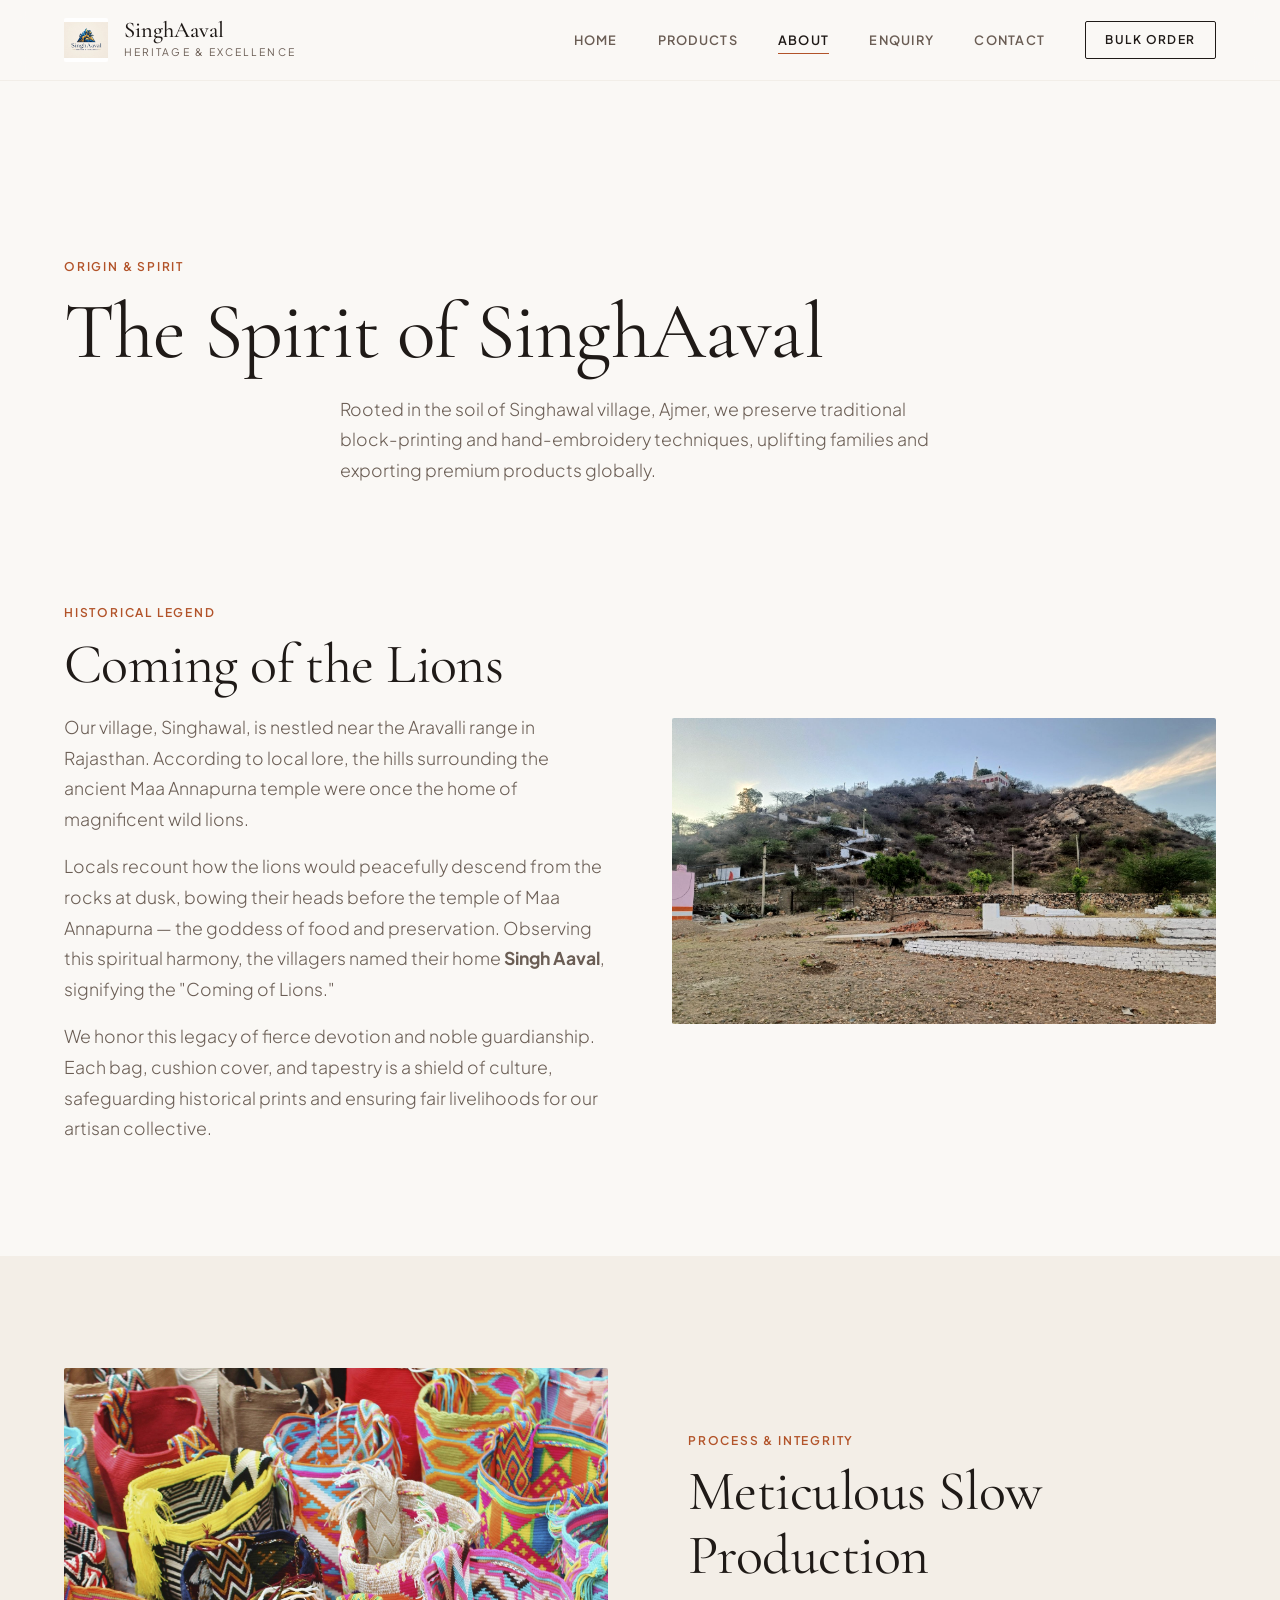
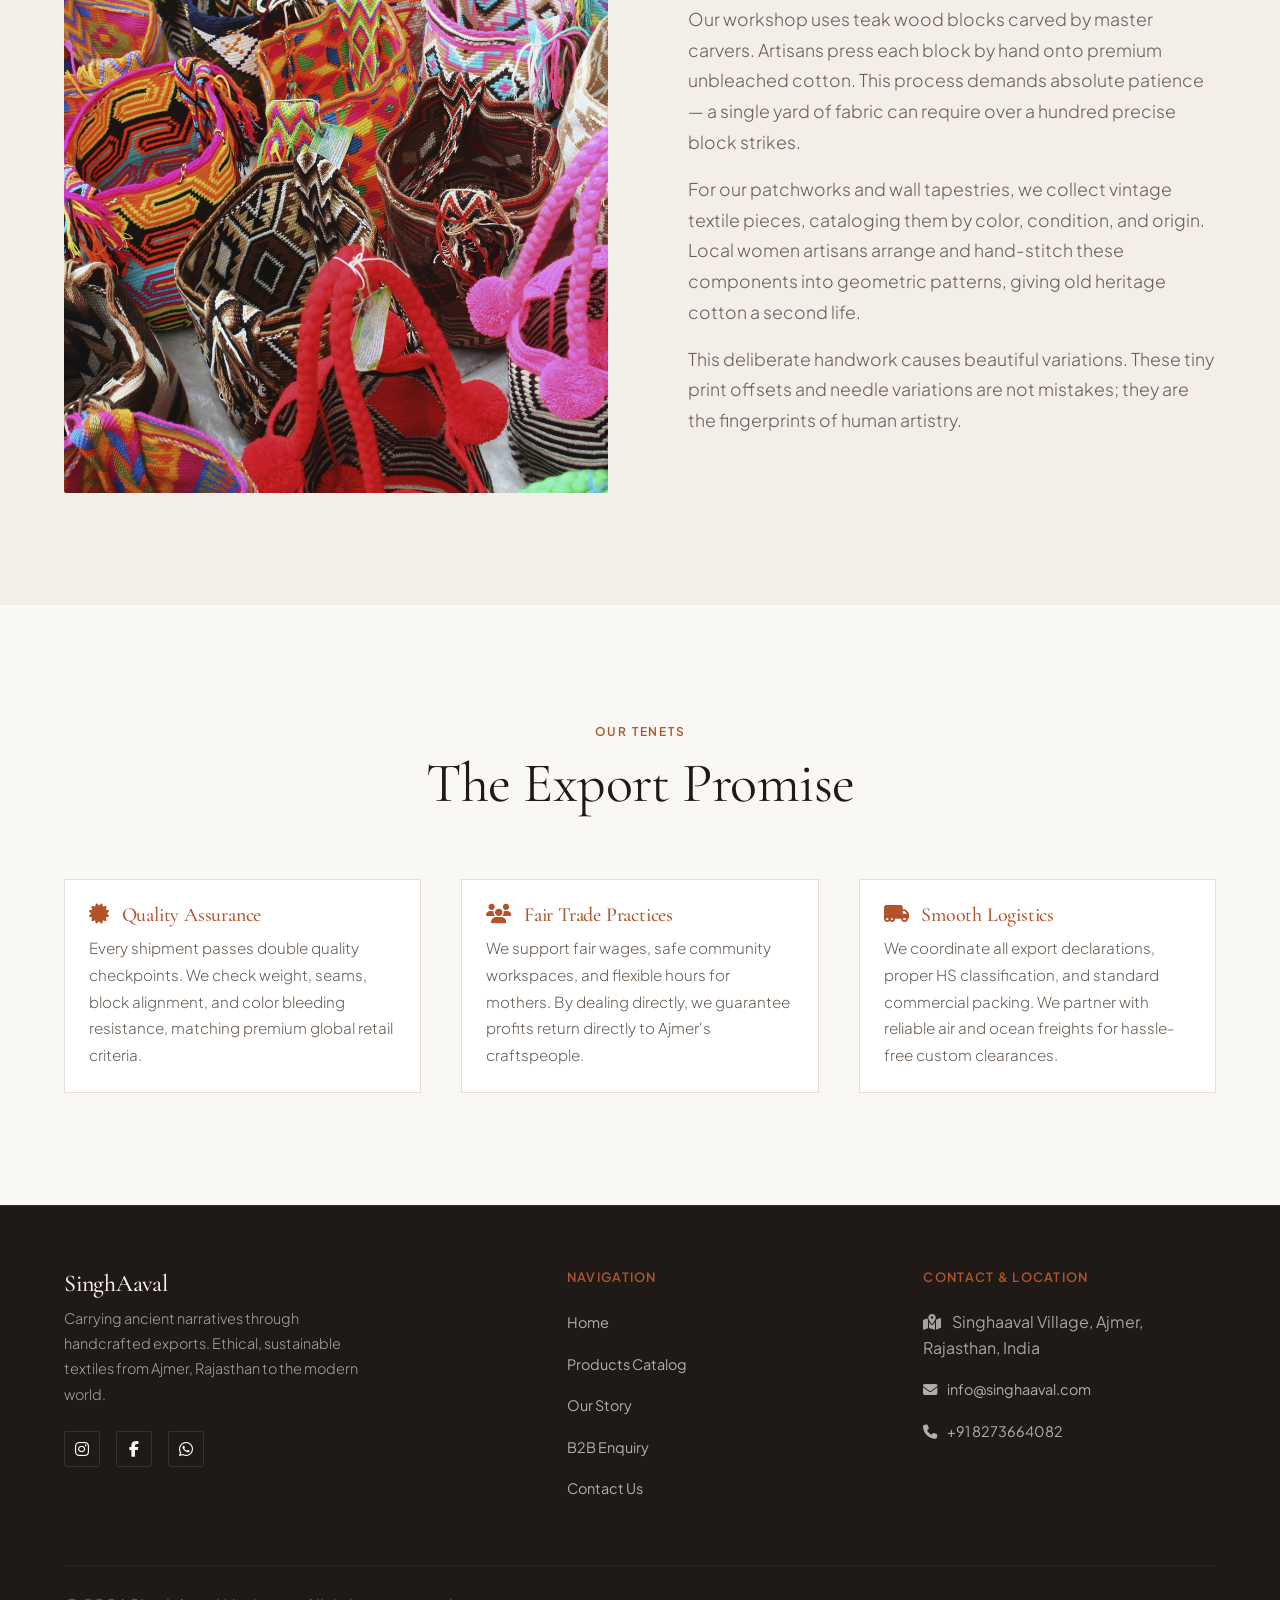
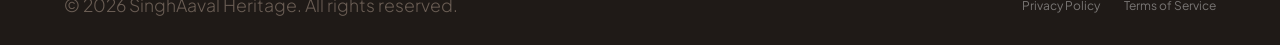
==== singhaaval.com/about.html @ 0447cadf "feat: Add contact and enquiry pages for B2B communication and bulk orders - Created contact.html for" ====
<!DOCTYPE html>
<html lang="en">
<head>
  <meta charset="UTF-8">
  <meta name="viewport" content="width=device-width, initial-scale=1.0">
  <title>Our Story - SinghAaval Heritage</title>
  <meta name="description" content="Discover the origins of SinghAaval, from the sacred hills of Ajmer and Maa Annapurna temple to our dedication to ethical block prints and patchwork.">

  <!-- Google Fonts -->
  <link rel="preconnect" href="https://fonts.googleapis.com">
  <link rel="preconnect" href="https://fonts.gstatic.com" crossorigin>
  <link href="https://fonts.googleapis.com/css2?family=Cormorant+Garamond:ital,wght@0,300;0,400;0,500;0,600;0,700;1,300;1,400;1,500&family=Plus+Jakarta+Sans:wght@300;400;500;600;700&display=swap" rel="stylesheet">

  <!-- FontAwesome -->
  <link rel="stylesheet" href="https://cdnjs.cloudflare.com/ajax/libs/font-awesome/6.4.0/css/all.min.css">

  <!-- Custom Styles -->
  <link rel="stylesheet" href="css/styles.css">

  <!-- Favicon -->
  <link rel="icon" type="image/svg+xml" href="images/27948d4a9efb9ec994b60d3948b1edd2.jpg">
</head>
<body>

  <!-- Global Header -->
  <header class="header">
    <div class="container">
      <div class="header-inner">
        <a href="index.html" class="logo">
          <img src="images/27948d4a9efb9ec994b60d3948b1edd2.jpg" alt="SinghAaval Heritage Logo" class="logo-img">
          <div class="logo-text">
            <span class="logo-title">SinghAaval</span>
            <span class="logo-subtitle">Heritage &amp; Excellence</span>
          </div>
        </a>

        <nav class="nav">
          <a href="index.html" class="nav-link">Home</a>
          <a href="products.html" class="nav-link">Products</a>
          <a href="about.html" class="nav-link active">About</a>
          <a href="enquiry.html" class="nav-link">Enquiry</a>
          <a href="contact.html" class="nav-link">Contact</a>
          <a href="enquiry.html" class="btn btn-outline" style="padding: 0.5rem 1.2rem; font-size: 0.75rem;">Bulk Order</a>
        </nav>

        <div class="mobile-toggle">
          <i class="fa-solid fa-bars-staggered"></i>
        </div>
      </div>
    </div>
  </header>

  <!-- Mobile Menu Overlay -->
  <div class="mobile-menu">
    <div class="mobile-menu-close">
      <i class="fa-solid fa-xmark"></i>
    </div>
    <a href="index.html">Home</a>
    <a href="products.html">Products</a>
    <a href="about.html">About</a>
    <a href="enquiry.html">Enquiry</a>
    <a href="contact.html">Contact</a>
    <a href="enquiry.html" class="btn btn-primary" style="margin-top: var(--space-md);">Bulk Order</a>
  </div>

  <main style="padding-top: 140px;">
    <!-- Story Intro -->
    <section class="section" style="padding-bottom: 0;">
      <div class="container text-center">
        <span class="text-meta">Origin &amp; Spirit</span>
        <h1 style="margin-top: var(--space-xs); margin-bottom: var(--space-sm);">The Spirit of SinghAaval</h1>
        <p style="max-width: 600px; margin: 0 auto;">Rooted in the soil of Singhawal village, Ajmer, we preserve traditional block-printing and hand-embroidery techniques, uplifting families and exporting premium products globally.</p>
      </div>
    </section>

    <!-- Detailed Story Section -->
    <section class="section">
      <div class="container">
        <div class="grid-2" style="align-items: center;">
          <div>
            <span class="text-meta">Historical Legend</span>
            <h2 style="margin-top: var(--space-xs); margin-bottom: var(--space-sm);">Coming of the Lions</h2>
            <p style="margin-bottom: var(--space-sm);">Our village, Singhawal, is nestled near the Aravalli range in Rajasthan. According to local lore, the hills surrounding the ancient Maa Annapurna temple were once the home of magnificent wild lions.</p>
            <p style="margin-bottom: var(--space-sm);">Locals recount how the lions would peacefully descend from the rocks at dusk, bowing their heads before the temple of Maa Annapurna &mdash; the goddess of food and preservation. Observing this spiritual harmony, the villagers named their home <strong>Singh Aaval</strong>, signifying the "Coming of Lions."</p>
            <p>We honor this legacy of fierce devotion and noble guardianship. Each bag, cushion cover, and tapestry is a shield of culture, safeguarding historical prints and ensuring fair livelihoods for our artisan collective.</p>
          </div>
          <div>
            <img src="images/annaourrna-mata-gugAu.jpg" alt="Maa Annapurna temple surroundings in Rajasthan" style="width: 100%; border-radius: var(--radius-sm); filter: sepia(10%) contrast(1.05);">
          </div>
        </div>
      </div>
    </section>

    <!-- The Craftsmanship Details -->
    <section class="section" style="background-color: var(--bg-secondary);">
      <div class="container">
        <div class="grid-2" style="align-items: center;">
          <div>
            <img src="images/photo-1578600925690-475b43519813.jpg" alt="Block print block carving and ink pressing" style="width: 100%; border-radius: var(--radius-sm);">
          </div>
          <div style="padding-left: var(--space-sm);">
            <span class="text-meta">Process &amp; Integrity</span>
            <h2 style="margin-top: var(--space-xs); margin-bottom: var(--space-sm);">Meticulous Slow Production</h2>
            <p style="margin-bottom: var(--space-sm);">Our workshop uses teak wood blocks carved by master carvers. Artisans press each block by hand onto premium unbleached cotton. This process demands absolute patience &mdash; a single yard of fabric can require over a hundred precise block strikes.</p>
            <p style="margin-bottom: var(--space-sm);">For our patchworks and wall tapestries, we collect vintage textile pieces, cataloging them by color, condition, and origin. Local women artisans arrange and hand-stitch these components into geometric patterns, giving old heritage cotton a second life.</p>
            <p>This deliberate handwork causes beautiful variations. These tiny print offsets and needle variations are not mistakes; they are the fingerprints of human artistry.</p>
          </div>
        </div>
      </div>
    </section>

    <!-- Our Values / B2B Assurance -->
    <section class="section">
      <div class="container">
        <div class="features-header">
          <span class="text-meta">Our Tenets</span>
          <h2>The Export Promise</h2>
        </div>
        <div class="grid-3">
          <div style="border: 1px solid var(--border-light); padding: var(--space-md); background: var(--surface);">
            <h3 style="font-size: 1.25rem; margin-bottom: var(--space-xs); color: var(--accent);"><i class="fa-solid fa-certificate" style="margin-right: 8px;"></i> Quality Assurance</h3>
            <p style="font-size: 0.95rem;">Every shipment passes double quality checkpoints. We check weight, seams, block alignment, and color bleeding resistance, matching premium global retail criteria.</p>
          </div>
          <div style="border: 1px solid var(--border-light); padding: var(--space-md); background: var(--surface);">
            <h3 style="font-size: 1.25rem; margin-bottom: var(--space-xs); color: var(--accent);"><i class="fa-solid fa-users" style="margin-right: 8px;"></i> Fair Trade Practices</h3>
            <p style="font-size: 0.95rem;">We support fair wages, safe community workspaces, and flexible hours for mothers. By dealing directly, we guarantee profits return directly to Ajmer's craftspeople.</p>
          </div>
          <div style="border: 1px solid var(--border-light); padding: var(--space-md); background: var(--surface);">
            <h3 style="font-size: 1.25rem; margin-bottom: var(--space-xs); color: var(--accent);"><i class="fa-solid fa-truck-moving" style="margin-right: 8px;"></i> Smooth Logistics</h3>
            <p style="font-size: 0.95rem;">We coordinate all export declarations, proper HS classification, and standard commercial packing. We partner with reliable air and ocean freights for hassle-free custom clearances.</p>
          </div>
        </div>
      </div>
    </section>
  </main>

  <!-- Global Footer -->
  <footer class="footer">
    <div class="container">
      <div class="footer-top">
        <div class="footer-brand">
          <h3>SinghAaval</h3>
          <p>Carrying ancient narratives through handcrafted exports. Ethical, sustainable textiles from Ajmer, Rajasthan to the modern world.</p>
          <div class="footer-socials">
            <a href="#" class="social-icon" aria-label="Instagram"><i class="fa-brands fa-instagram"></i></a>
            <a href="#" class="social-icon" aria-label="Facebook"><i class="fa-brands fa-facebook-f"></i></a>
            <a href="https://wa.me/918273664082" class="social-icon" aria-label="WhatsApp"><i class="fa-brands fa-whatsapp"></i></a>
          </div>
        </div>
        
        <div class="footer-column">
          <h4>Navigation</h4>
          <ul class="footer-links">
            <li><a href="index.html">Home</a></li>
            <li><a href="products.html">Products Catalog</a></li>
            <li><a href="about.html">Our Story</a></li>
            <li><a href="enquiry.html">B2B Enquiry</a></li>
            <li><a href="contact.html">Contact Us</a></li>
          </ul>
        </div>

        <div class="footer-column">
          <h4>Contact &amp; Location</h4>
          <ul class="footer-links">
            <li><span style="color: rgba(255,255,255,0.6);"><i class="fa-solid fa-map-location-dot" style="margin-right: 8px;"></i> Singhaaval Village, Ajmer, Rajasthan, India</span></li>
            <li><a href="mailto:info@singhaaval.com"><i class="fa-solid fa-envelope" style="margin-right: 8px;"></i> info@singhaaval.com</a></li>
            <li><a href="https://wa.me/918273664082"><i class="fa-solid fa-phone" style="margin-right: 8px;"></i> +91 8273664082</a></li>
          </ul>
        </div>
      </div>

      <div class="footer-bottom">
        <p>&copy; 2026 SinghAaval Heritage. All rights reserved.</p>
        <div class="footer-bottom-links">
          <a href="#">Privacy Policy</a>
          <a href="#">Terms of Service</a>
        </div>
      </div>
    </div>
  </footer>

  <script src="js/scripts.js"></script>
</body>
</html>
---- singhaaval.com/css/styles.css ----
/* ==========================================================================
   SinghAaval Heritage - Premium Minimalist Stylesheet
   Design Ethos: Warm Gallery Minimalism (Luxury Serif + Technical Sans)
   ========================================================================== */

:root {
  /* Colors - Sand, Stone, Ebony, and Clay */
  --bg-primary: #FAF8F5;
  --bg-secondary: #F3EEE7;
  --text-primary: #1F1A17;
  --text-secondary: #6A5D54;
  --text-light: #FAF8F5;
  
  --accent: #B25329;       /* Terracotta Clay */
  --accent-hover: #98431E;
  --accent-light: #F7EFEA;
  
  --border-light: #E7DFD5;
  --border-dark: #302A26;
  --surface: #FFFFFF;
  
  /* Fonts */
  --font-display: 'Cormorant Garamond', Georgia, serif;
  --font-body: 'Plus Jakarta Sans', system-ui, -apple-system, sans-serif;
  
  /* Layout Sizing & Spacing */
  --space-xxs: 0.25rem;
  --space-xs: 0.5rem;
  --space-sm: 1rem;
  --space-md: 1.5rem;
  --space-lg: 2.5rem;
  --space-xl: 4rem;
  --space-xxl: 7rem;
  
  --container-width: 1200px;
  
  /* Transitions */
  --transition-smooth: cubic-bezier(0.16, 1, 0.3, 1); /* Custom easeOutExpo */
  --duration-fast: 0.25s;
  --duration-normal: 0.45s;
  --duration-slow: 0.8s;
  
  /* Borders */
  --radius-none: 0px; /* Minimalist sharp/semi-sharp design */
  --radius-sm: 2px;
  --radius-md: 4px;
  --radius-lg: 8px;
}

/* 1. Global Reset & Base Styles */
*, *::before, *::after {
  box-sizing: border-box;
  margin: 0;
  padding: 0;
}

html {
  scroll-behavior: smooth;
  background-color: var(--bg-primary);
  color: var(--text-primary);
  font-family: var(--font-body);
  font-size: 16px;
  -webkit-font-smoothing: antialiased;
  -moz-osx-font-smoothing: grayscale;
}

body {
  overflow-x: hidden;
  line-height: 1.6;
}

img {
  max-width: 100%;
  height: auto;
  display: block;
}

a {
  color: inherit;
  text-decoration: none;
  transition: opacity var(--duration-fast) var(--transition-smooth);
}

button, input, select, textarea {
  font-family: inherit;
  font-size: inherit;
  color: inherit;
  background: none;
  border: none;
  outline: none;
}

/* Typography Rules */
h1, h2, h3, h4, h5, h6 {
  font-family: var(--font-display);
  font-weight: 500;
  line-height: 1.15;
  letter-spacing: -0.01em;
}

h1 {
  font-size: clamp(2.75rem, 7vw, 5rem);
  font-weight: 400;
}

h2 {
  font-size: clamp(2.25rem, 5vw, 3.5rem);
  font-weight: 400;
}

h3 {
  font-size: clamp(1.5rem, 3vw, 2.25rem);
}

p {
  font-weight: 300;
  color: var(--text-secondary);
  font-size: clamp(0.95rem, 1.5vw, 1.1rem);
  line-height: 1.75;
}

.text-meta {
  font-size: 0.75rem;
  text-transform: uppercase;
  letter-spacing: 0.15em;
  font-weight: 600;
  color: var(--accent);
}

/* Layout Utilities */
.container {
  width: 100%;
  max-width: var(--container-width);
  margin-left: auto;
  margin-right: auto;
  padding-left: var(--space-md);
  padding-right: var(--space-md);
}

.section {
  padding-top: var(--space-xxl);
  padding-bottom: var(--space-xxl);
}

.grid-2 {
  display: grid;
  grid-template-columns: repeat(2, 1fr);
  gap: var(--space-xl);
}

.grid-3 {
  display: grid;
  grid-template-columns: repeat(3, 1fr);
  gap: var(--space-lg);
}

/* Core Buttons */
.btn {
  display: inline-flex;
  align-items: center;
  justify-content: center;
  padding: 0.95rem 2.25rem;
  font-size: 0.85rem;
  text-transform: uppercase;
  letter-spacing: 0.12em;
  font-weight: 600;
  border-radius: var(--radius-sm);
  transition: all var(--duration-normal) var(--transition-smooth);
  cursor: pointer;
  position: relative;
  overflow: hidden;
}

.btn-primary {
  background-color: var(--text-primary);
  color: var(--text-light);
  border: 1px solid var(--text-primary);
}

.btn-primary::before {
  content: '';
  position: absolute;
  top: 0; left: 0; width: 100%; height: 100%;
  background-color: var(--accent);
  transform: translateY(100%);
  transition: transform var(--duration-normal) var(--transition-smooth);
  z-index: -1;
}

.btn-primary:hover {
  border-color: var(--accent);
  color: var(--text-light);
}

.btn-primary:hover::before {
  transform: translateY(0);
}

.btn-primary * {
  position: relative;
  z-index: 1;
}

.btn-secondary {
  border: 1px solid var(--border-light);
  background-color: var(--surface);
  color: var(--text-primary);
}

.btn-secondary:hover {
  background-color: var(--bg-secondary);
  border-color: var(--text-secondary);
}

.btn-outline {
  border: 1px solid var(--text-primary);
  color: var(--text-primary);
  background-color: transparent;
}

.btn-outline:hover {
  background-color: var(--text-primary);
  color: var(--text-light);
}

/* ==========================================================================
   2. Header & Navigation (Dry & Glassmorphism)
   ========================================================================== */
.header {
  position: fixed;
  top: 0;
  left: 0;
  width: 100%;
  z-index: 1000;
  background-color: rgba(250, 248, 245, 0.8);
  backdrop-filter: blur(12px);
  -webkit-backdrop-filter: blur(12px);
  border-bottom: 1px solid rgba(231, 223, 213, 0.4);
  transition: padding var(--duration-fast) var(--transition-smooth),
              background-color var(--duration-fast) var(--transition-smooth);
}

.header-scrolled {
  padding-top: 0.5rem;
  padding-bottom: 0.5rem;
  background-color: rgba(250, 248, 245, 0.95);
  box-shadow: 0 10px 30px rgba(0, 0, 0, 0.02);
}

.header-inner {
  display: flex;
  align-items: center;
  justify-content: space-between;
  height: 80px;
}

.logo {
  display: flex;
  align-items: center;
  gap: var(--space-sm);
}

.logo-img {
  width: 44px;
  height: 44px;
  border-radius: var(--radius-sm);
  object-fit: contain;
  background-color: var(--surface);
  transition: transform var(--duration-normal) var(--transition-smooth);
}

.logo:hover .logo-img {
  transform: rotate(-5deg) scale(1.05);
}

.logo-text {
  display: flex;
  flex-direction: column;
}

.logo-title {
  font-family: var(--font-display);
  font-size: 1.4rem;
  font-weight: 500;
  line-height: 1;
  color: var(--text-primary);
}

.logo-subtitle {
  font-size: 0.65rem;
  text-transform: uppercase;
  letter-spacing: 0.2em;
  color: var(--text-secondary);
  margin-top: 0.15rem;
}

.nav {
  display: flex;
  align-items: center;
  gap: var(--space-lg);
}

.nav-link {
  font-size: 0.8rem;
  font-weight: 600;
  text-transform: uppercase;
  letter-spacing: 0.1em;
  color: var(--text-secondary);
  position: relative;
  padding: 0.25rem 0;
}

.nav-link::after {
  content: '';
  position: absolute;
  bottom: 0;
  left: 0;
  width: 100%;
  height: 1px;
  background-color: var(--accent);
  transform: scaleX(0);
  transform-origin: right;
  transition: transform var(--duration-fast) var(--transition-smooth);
}

.nav-link:hover {
  color: var(--text-primary);
}

.nav-link:hover::after,
.nav-link.active::after {
  transform: scaleX(1);
  transform-origin: left;
}

.nav-link.active {
  color: var(--text-primary);
}

.mobile-toggle {
  display: none;
  font-size: 1.5rem;
  color: var(--text-primary);
  cursor: pointer;
}

/* Mobile Nav Overlay */
.mobile-menu {
  position: fixed;
  inset: 0;
  background-color: var(--bg-primary);
  z-index: 999;
  display: flex;
  flex-direction: column;
  justify-content: center;
  align-items: center;
  gap: var(--space-md);
  padding: var(--space-xl);
  transform: translateX(100%);
  transition: transform var(--duration-normal) var(--transition-smooth);
}

.mobile-menu.open {
  transform: translateX(0);
}

.mobile-menu a {
  font-family: var(--font-display);
  font-size: 2rem;
  color: var(--text-primary);
  padding: var(--space-xs);
}

.mobile-menu a:hover {
  color: var(--accent);
}

.mobile-menu-close {
  position: absolute;
  top: 30px;
  right: var(--space-md);
  font-size: 2rem;
  cursor: pointer;
}

/* ==========================================================================
   3. Hero Section (Sophisticated & Asymmetrical)
   ========================================================================== */
.hero {
  min-height: 100vh;
  display: grid;
  grid-template-columns: 1.2fr 0.8fr;
  align-items: center;
  padding-top: 100px;
  background-color: var(--bg-secondary);
  position: relative;
  overflow: hidden;
}

.hero-content {
  padding: var(--space-xl);
  z-index: 2;
}

.hero-meta {
  margin-bottom: var(--space-sm);
  display: flex;
  align-items: center;
  gap: var(--space-xs);
}

.hero-meta::before {
  content: '';
  width: 30px;
  height: 1px;
  background-color: var(--accent);
}

.hero h1 {
  margin-bottom: var(--space-md);
  color: var(--text-primary);
}

.hero-tagline {
  font-size: clamp(1.1rem, 2vw, 1.4rem);
  font-weight: 300;
  color: var(--text-secondary);
  margin-bottom: var(--space-lg);
  max-width: 540px;
}

.hero-actions {
  display: flex;
  gap: var(--space-sm);
}

.hero-image-wrap {
  position: relative;
  width: 100%;
  height: 100%;
  min-height: 50vh;
}

.hero-image-wrap img {
  width: 100%;
  height: 100%;
  object-fit: cover;
  position: absolute;
  inset: 0;
}

.hero-image-overlay {
  position: absolute;
  inset: 0;
  background: linear-gradient(to right, var(--bg-secondary) 0%, transparent 100%);
  pointer-events: none;
}

/* ==========================================================================
   4. Story Section (Editorial Layout)
   ========================================================================== */
.story {
  border-bottom: 1px solid var(--border-light);
}

.story-grid {
  display: grid;
  grid-template-columns: 1fr 1fr;
  gap: var(--space-xl);
  align-items: center;
}

.story-image-container {
  position: relative;
}

.story-image-container img {
  width: 100%;
  aspect-ratio: 4/5;
  object-fit: cover;
  border-radius: var(--radius-sm);
  box-shadow: 0 30px 60px rgba(0, 0, 0, 0.05);
}

.story-image-badge {
  position: absolute;
  bottom: -20px;
  right: -20px;
  background-color: var(--text-primary);
  color: var(--text-light);
  padding: var(--space-md);
  font-family: var(--font-display);
  font-size: 1.25rem;
  border-radius: var(--radius-sm);
  display: flex;
  flex-direction: column;
  align-items: center;
}

.story-image-badge span {
  font-size: 0.75rem;
  text-transform: uppercase;
  letter-spacing: 0.1em;
  color: var(--accent);
}

.story-info {
  padding-left: var(--space-md);
}

.story-info h2 {
  margin-bottom: var(--space-md);
}

.story-info p {
  margin-bottom: var(--space-md);
}

.story-quote {
  font-family: var(--font-display);
  font-size: 1.5rem;
  font-style: italic;
  color: var(--accent);
  border-left: 2px solid var(--accent);
  padding-left: var(--space-md);
  margin: var(--space-md) 0;
}

/* ==========================================================================
   5. Features (Sophisticated Modern List)
   ========================================================================== */
.features {
  background-color: var(--bg-secondary);
}

.features-header {
  text-align: center;
  max-width: 600px;
  margin: 0 auto var(--space-xl);
}

.features-header h2 {
  margin-top: var(--space-xs);
}

.features-list {
  display: grid;
  grid-template-columns: repeat(3, 1fr);
  gap: var(--space-lg);
}

.feature-item {
  background-color: var(--surface);
  padding: var(--space-lg);
  border: 1px solid var(--border-light);
  border-radius: var(--radius-sm);
  transition: all var(--duration-normal) var(--transition-smooth);
}

.feature-item:hover {
  transform: translateY(-8px);
  border-color: var(--accent);
  box-shadow: 0 20px 40px rgba(0, 0, 0, 0.03);
}

.feature-icon-wrap {
  width: 50px;
  height: 50px;
  background-color: var(--bg-primary);
  border-radius: var(--radius-sm);
  display: flex;
  align-items: center;
  justify-content: center;
  color: var(--accent);
  margin-bottom: var(--space-md);
  font-size: 1.25rem;
}

.feature-item h3 {
  font-size: 1.35rem;
  margin-bottom: var(--space-xs);
  color: var(--text-primary);
}

/* ==========================================================================
   6. Product Cards & Catalog
   ========================================================================== */
.products-header {
  display: flex;
  justify-content: space-between;
  align-items: flex-end;
  margin-bottom: var(--space-xl);
}

.products-grid {
  display: grid;
  grid-template-columns: repeat(3, 1fr);
  gap: var(--space-lg);
}

.product-card {
  background-color: var(--surface);
  border: 1px solid var(--border-light);
  border-radius: var(--radius-sm);
  overflow: hidden;
  transition: all var(--duration-normal) var(--transition-smooth);
  display: flex;
  flex-direction: column;
}

.product-card:hover {
  border-color: var(--text-primary);
  transform: translateY(-4px);
  box-shadow: 0 30px 50px rgba(48, 42, 38, 0.05);
}

.product-image-container {
  position: relative;
  aspect-ratio: 1/1;
  overflow: hidden;
  background-color: var(--bg-secondary);
}

.product-image-container img {
  width: 100%;
  height: 100%;
  object-fit: cover;
  transition: transform var(--duration-slow) var(--transition-smooth);
}

.product-card:hover .product-image-container img {
  transform: scale(1.06);
}

.product-tag {
  position: absolute;
  top: var(--space-sm);
  left: var(--space-sm);
  background-color: rgba(255, 255, 255, 0.9);
  backdrop-filter: blur(4px);
  -webkit-backdrop-filter: blur(4px);
  padding: 0.3rem 0.8rem;
  font-size: 0.65rem;
  font-weight: 600;
  text-transform: uppercase;
  letter-spacing: 0.1em;
  color: var(--text-primary);
  border-radius: var(--radius-sm);
  border: 1px solid var(--border-light);
}

.product-details {
  padding: var(--space-md);
  flex-grow: 1;
  display: flex;
  flex-direction: column;
}

.product-meta-header {
  display: flex;
  justify-content: space-between;
  align-items: flex-start;
  margin-bottom: var(--space-xs);
  gap: var(--space-xs);
}

.product-title {
  font-size: 1.35rem;
  font-family: var(--font-display);
  color: var(--text-primary);
}

.product-hs {
  font-family: monospace;
  font-size: 0.7rem;
  color: var(--text-secondary);
  background-color: var(--bg-secondary);
  padding: 0.15rem 0.4rem;
  border-radius: 2px;
  white-space: nowrap;
}

.product-desc {
  font-size: 0.9rem;
  margin-bottom: var(--space-md);
  line-height: 1.5;
}

.product-actions {
  margin-top: auto;
}

.product-actions .btn {
  width: 100%;
}

/* Category Filter Tabs (Products Page) */
.filter-tabs {
  display: flex;
  justify-content: center;
  gap: var(--space-sm);
  margin-bottom: var(--space-xl);
  flex-wrap: wrap;
}

.filter-tab {
  padding: 0.6rem 1.5rem;
  font-size: 0.8rem;
  text-transform: uppercase;
  letter-spacing: 0.1em;
  font-weight: 600;
  border: 1px solid var(--border-light);
  cursor: pointer;
  transition: all var(--duration-fast) var(--transition-smooth);
}

.filter-tab:hover,
.filter-tab.active {
  background-color: var(--text-primary);
  color: var(--text-light);
  border-color: var(--text-primary);
}

/* ==========================================================================
   7. Call to Action (Sophisticated banner)
   ========================================================================== */
.cta {
  background-color: var(--text-primary);
  color: var(--text-light);
  text-align: center;
  position: relative;
  overflow: hidden;
}

.cta-pattern {
  position: absolute;
  inset: 0;
  opacity: 0.03;
  background-image: radial-gradient(var(--bg-primary) 1px, transparent 1px);
  background-size: 20px 20px;
}

.cta-inner {
  position: relative;
  z-index: 2;
  max-width: 650px;
  margin: 0 auto;
}

.cta h2 {
  color: var(--text-light);
  margin-bottom: var(--space-md);
}

.cta p {
  color: rgba(255, 255, 255, 0.7);
  margin-bottom: var(--space-lg);
}

.cta-actions {
  display: flex;
  justify-content: center;
  gap: var(--space-sm);
  flex-wrap: wrap;
}

/* ==========================================================================
   8. Form Styles (Enquiry & Contact)
   ========================================================================== */
.form-container {
  max-width: 800px;
  margin: 0 auto;
  background-color: var(--surface);
  border: 1px solid var(--border-light);
  padding: var(--space-lg) var(--space-xl);
  box-shadow: 0 40px 80px rgba(0, 0, 0, 0.02);
}

.form-title-area {
  text-align: center;
  margin-bottom: var(--space-lg);
}

.form-grid {
  display: grid;
  grid-template-columns: repeat(2, 1fr);
  gap: var(--space-md);
  margin-bottom: var(--space-md);
}

.form-group-full {
  grid-column: span 2;
}

.form-label {
  display: block;
  font-size: 0.75rem;
  text-transform: uppercase;
  letter-spacing: 0.1em;
  font-weight: 600;
  margin-bottom: var(--space-xxs);
  color: var(--text-primary);
}

.form-input {
  width: 100%;
  padding: 0.85rem var(--space-sm);
  border: 1px solid var(--border-light);
  border-radius: var(--radius-sm);
  background-color: var(--bg-primary);
  font-size: 0.95rem;
  transition: all var(--duration-fast) var(--transition-smooth);
}

.form-input:focus {
  border-color: var(--accent);
  background-color: var(--surface);
  box-shadow: 0 0 0 3px var(--accent-light);
}

textarea.form-input {
  resize: vertical;
  min-height: 120px;
}

.form-select {
  appearance: none;
  -webkit-appearance: none;
  background-image: url("data:image/svg+xml;charset=utf-8,%3Csvg xmlns='http://www.w3.org/2000/svg' viewBox='0 0 24 24' fill='none' stroke='%236A5D54' stroke-width='2' stroke-linecap='round' stroke-linejoin='round'%3E%3Cpolyline points='6 9 12 15 18 9'/%3E%3C/svg%3E");
  background-repeat: no-repeat;
  background-position: right var(--space-sm) center;
  background-size: 16px;
  padding-right: 2.5rem;
}

/* Contact Details Layout */
.contact-layout {
  display: grid;
  grid-template-columns: 1fr 1.2fr;
  gap: var(--space-xl);
}

.contact-info-panel {
  display: flex;
  flex-direction: column;
  gap: var(--space-lg);
}

.contact-card-item {
  display: flex;
  gap: var(--space-sm);
}

.contact-card-icon {
  font-size: 1.25rem;
  color: var(--accent);
  flex-shrink: 0;
  margin-top: 3px;
}

.contact-card-content h4 {
  font-family: var(--font-body);
  font-weight: 600;
  font-size: 0.9rem;
  text-transform: uppercase;
  letter-spacing: 0.05em;
  margin-bottom: var(--space-xxs);
}

.contact-card-content a:hover {
  color: var(--accent);
}

/* ==========================================================================
   9. Footer
   ========================================================================== */
.footer {
  background-color: var(--text-primary);
  color: var(--text-light);
  border-top: 1px solid var(--border-dark);
}

.footer-top {
  display: grid;
  grid-template-columns: 1.5fr 1fr 1fr;
  gap: var(--space-xl);
  padding-top: var(--space-xl);
  padding-bottom: var(--space-xl);
}

.footer-brand h3 {
  color: var(--accent-light);
  font-size: 1.5rem;
  margin-bottom: var(--space-xs);
}

.footer-brand p {
  color: rgba(255, 255, 255, 0.6);
  max-width: 320px;
  font-size: 0.9rem;
}

.footer-socials {
  display: flex;
  gap: var(--space-sm);
  margin-top: var(--space-md);
}

.social-icon {
  display: flex;
  align-items: center;
  justify-content: center;
  width: 36px;
  height: 36px;
  border-radius: var(--radius-sm);
  border: 1px solid rgba(255, 255, 255, 0.1);
  color: var(--text-light);
  transition: all var(--duration-fast) var(--transition-smooth);
}

.social-icon:hover {
  background-color: var(--accent);
  border-color: var(--accent);
  transform: translateY(-2px);
}

.footer-column h4 {
  font-family: var(--font-body);
  font-weight: 600;
  font-size: 0.8rem;
  text-transform: uppercase;
  letter-spacing: 0.1em;
  color: var(--accent);
  margin-bottom: var(--space-md);
}

.footer-links {
  list-style: none;
  display: flex;
  flex-direction: column;
  gap: var(--space-sm);
}

.footer-links a {
  color: rgba(255, 255, 255, 0.65);
  font-size: 0.9rem;
}

.footer-links a:hover {
  color: var(--text-light);
}

.footer-bottom {
  border-top: 1px solid rgba(255, 255, 255, 0.05);
  padding-top: var(--space-md);
  padding-bottom: var(--space-md);
  display: flex;
  justify-content: space-between;
  align-items: center;
  font-size: 0.75rem;
  color: rgba(255, 255, 255, 0.4);
}

.footer-bottom-links {
  display: flex;
  gap: var(--space-md);
}

.footer-bottom-links a:hover {
  color: var(--text-light);
}

/* ==========================================================================
   10. Scroll & Reveal Animations
   ========================================================================== */
.reveal {
  opacity: 0;
  transform: translateY(30px);
  transition: opacity 0.8s var(--transition-smooth),
              transform 0.8s var(--transition-smooth);
}

.reveal.active {
  opacity: 1;
  transform: translateY(0);
}

.reveal-delay-1 { transition-delay: 0.15s; }
.reveal-delay-2 { transition-delay: 0.3s; }
.reveal-delay-3 { transition-delay: 0.45s; }

/* ==========================================================================
   11. Responsive Styles (Cross-device friendliness)
   ========================================================================== */
@media (max-width: 1024px) {
  :root {
    --space-xl: 3rem;
    --space-xxl: 5rem;
  }
  
  .hero {
    grid-template-columns: 1fr;
    padding-top: 80px;
    min-height: auto;
  }
  
  .hero-content {
    padding: var(--space-lg) var(--space-md);
  }
  
  .hero-image-wrap {
    height: 45vh;
    min-height: auto;
  }
  
  .hero-image-overlay {
    background: linear-gradient(to bottom, var(--bg-secondary) 0%, transparent 100%);
  }
  
  .grid-3 {
    grid-template-columns: repeat(2, 1fr);
  }
  
  .features-list {
    grid-template-columns: repeat(2, 1fr);
  }
}

@media (max-width: 768px) {
  .nav {
    display: none;
  }
  
  .mobile-toggle {
    display: block;
  }
  
  .grid-2, .story-grid, .contact-layout {
    grid-template-columns: 1fr;
    gap: var(--space-lg);
  }
  
  .story-info {
    padding-left: 0;
    margin-top: var(--space-md);
  }
  
  .story-image-badge {
    right: 0;
    bottom: -10px;
    padding: var(--space-sm);
  }
  
  .features-list, .products-grid {
    grid-template-columns: 1fr;
  }
  
  .products-header {
    flex-direction: column;
    align-items: flex-start;
    gap: var(--space-sm);
  }
  
  .form-grid {
    grid-template-columns: 1fr;
  }
  
  .form-group-full {
    grid-column: auto;
  }
  
  .footer-top {
    grid-template-columns: 1fr;
    gap: var(--space-lg);
  }
  
  .footer-bottom {
    flex-direction: column;
    gap: var(--space-sm);
    text-align: center;
  }
}
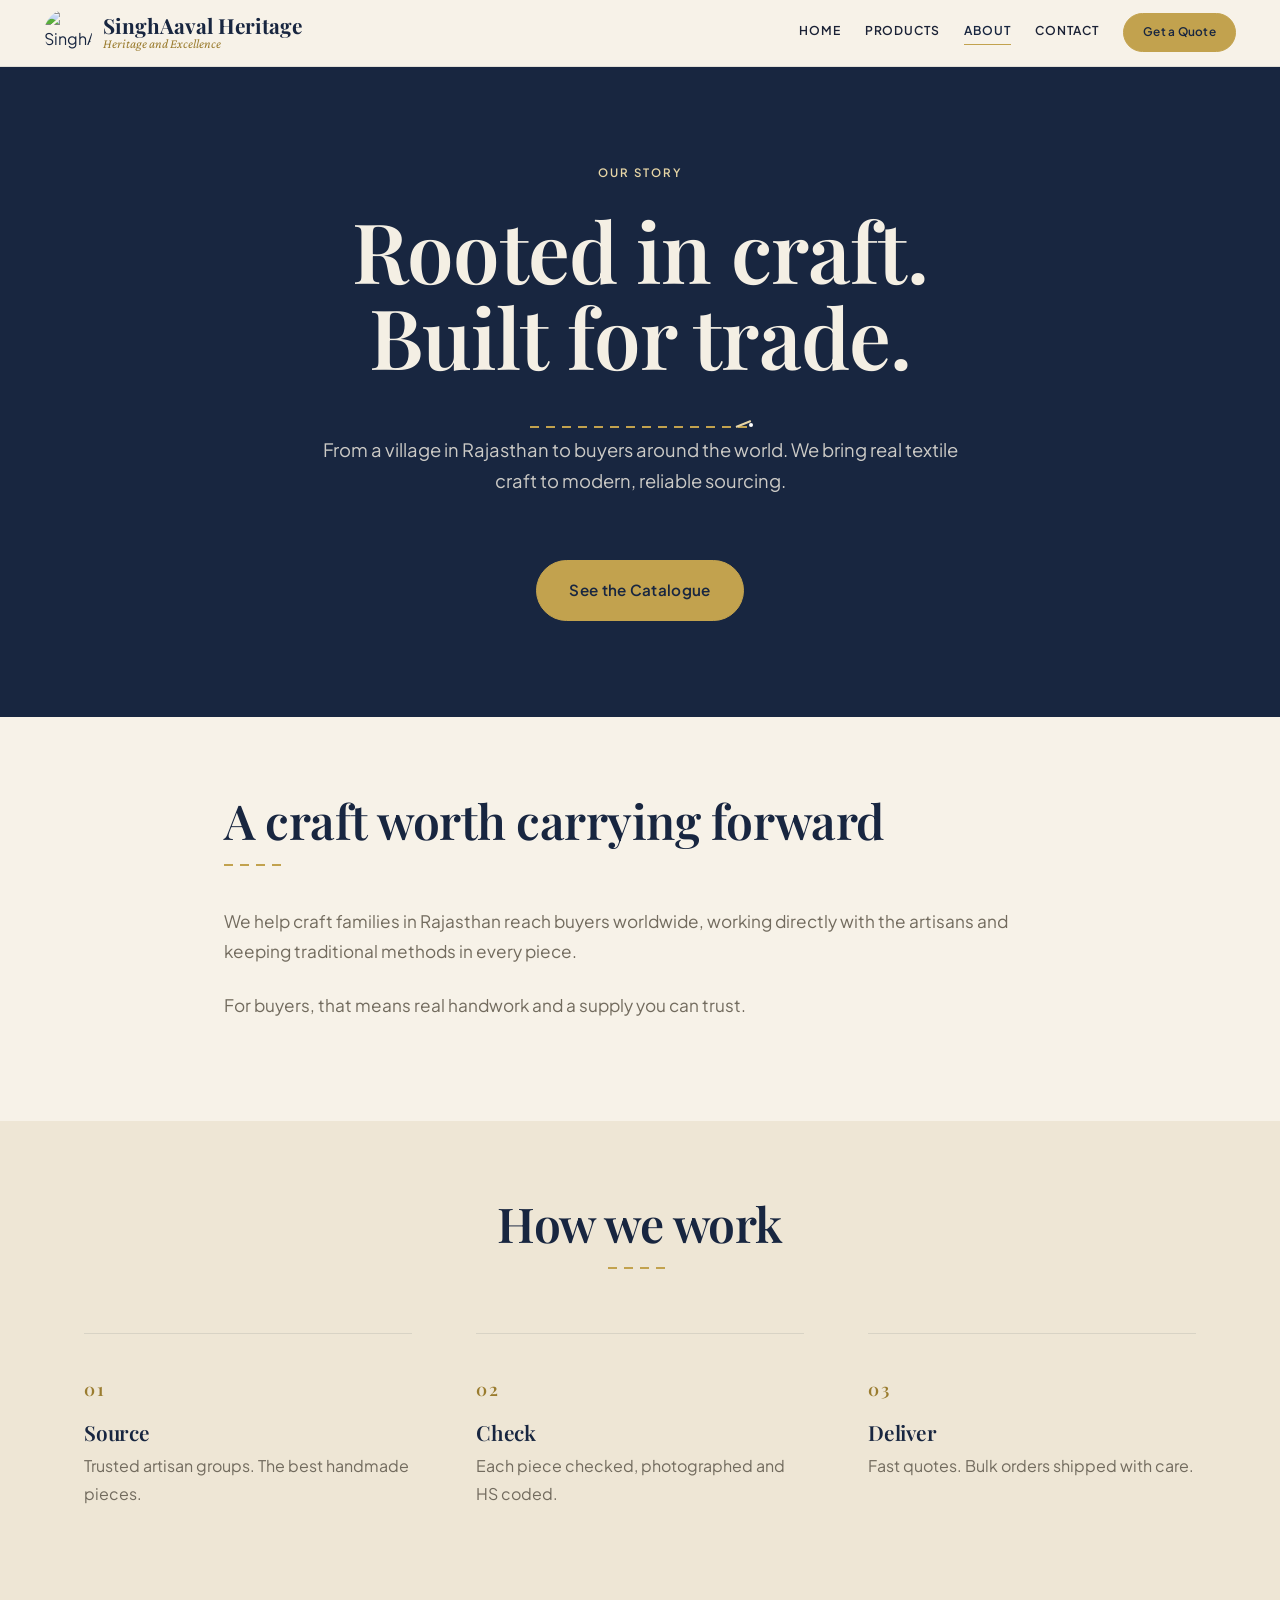
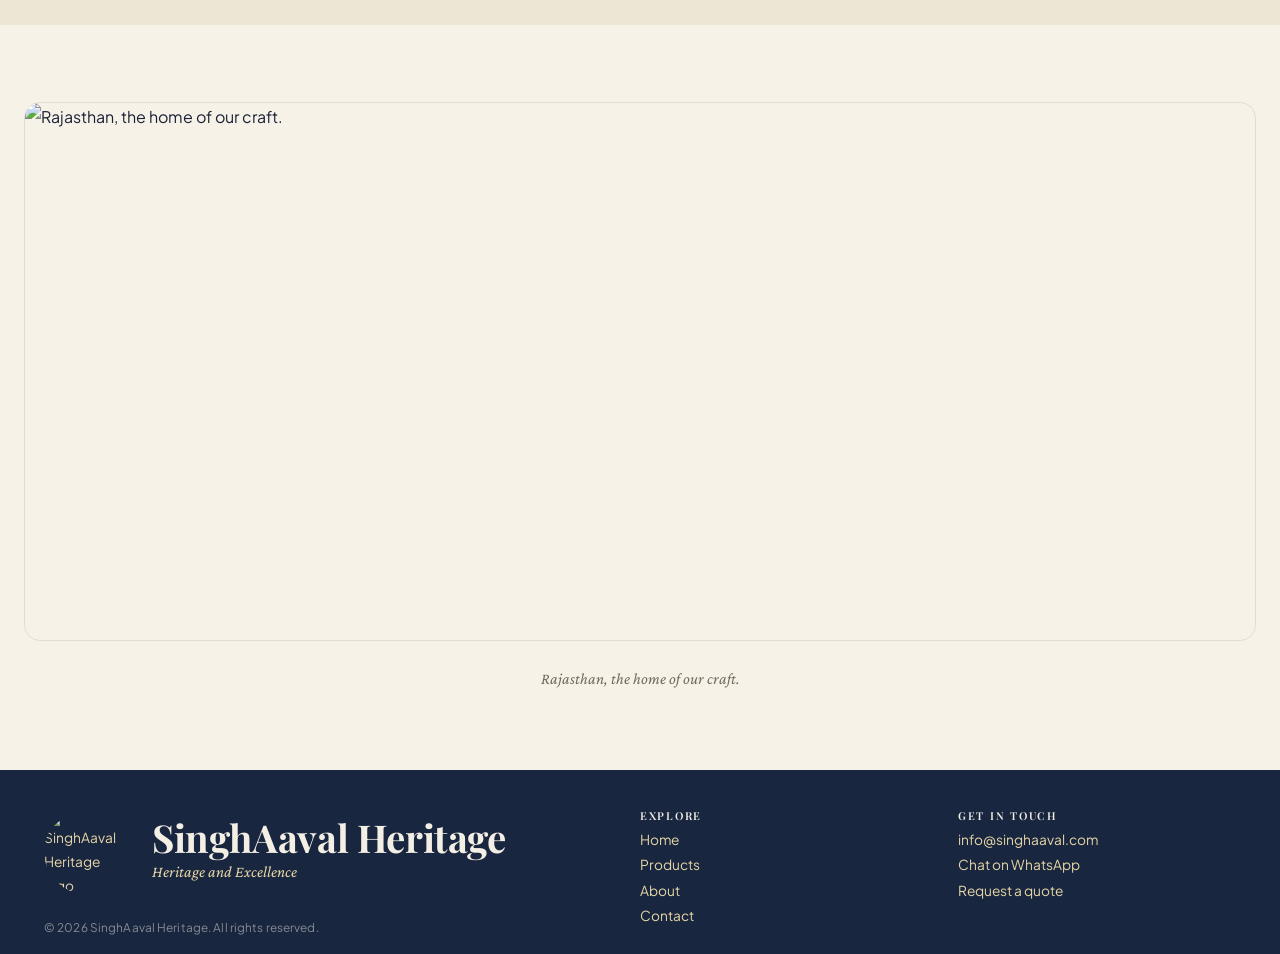
==== commit e27508b6: "Add render engine for dynamic page content generation - Implemented a new JavaScript file (render.js" ====
--- a/singhaaval.com/about.html
+++ b/singhaaval.com/about.html
@@ -1,184 +1,28 @@
 <!DOCTYPE html>
+<!-- Page shell (machinery). You do NOT edit this file.
+     To change what shows here, edit PAGES.about in assets/js/data.js.
+     To add a new page: copy this file and change only the <title>
+     and the data-page value below. -->
 <html lang="en">
 <head>
-  <meta charset="UTF-8">
-  <meta name="viewport" content="width=device-width, initial-scale=1.0">
-  <title>Our Story - SinghAaval Heritage</title>
-  <meta name="description" content="Discover the origins of SinghAaval, from the sacred hills of Ajmer and Maa Annapurna temple to our dedication to ethical block prints and patchwork.">
-
-  <!-- Google Fonts -->
-  <link rel="preconnect" href="https://fonts.googleapis.com">
-  <link rel="preconnect" href="https://fonts.gstatic.com" crossorigin>
-  <link href="https://fonts.googleapis.com/css2?family=Cormorant+Garamond:ital,wght@0,300;0,400;0,500;0,600;0,700;1,300;1,400;1,500&family=Plus+Jakarta+Sans:wght@300;400;500;600;700&display=swap" rel="stylesheet">
-
-  <!-- FontAwesome -->
-  <link rel="stylesheet" href="https://cdnjs.cloudflare.com/ajax/libs/font-awesome/6.4.0/css/all.min.css">
-
-  <!-- Custom Styles -->
-  <link rel="stylesheet" href="css/styles.css">
-
-  <!-- Favicon -->
-  <link rel="icon" type="image/svg+xml" href="images/27948d4a9efb9ec994b60d3948b1edd2.jpg">
+  <meta charset="UTF-8" />
+  <meta name="viewport" content="width=device-width, initial-scale=1.0" />
+  <title>About | SinghAaval Heritage</title>
+  <link rel="preconnect" href="https://fonts.googleapis.com" />
+  <link rel="preconnect" href="https://fonts.gstatic.com" crossorigin />
+  <link rel="stylesheet" href="https://fonts.googleapis.com/css2?family=Playfair+Display:wght@500;600;700&family=Plus+Jakarta+Sans:wght@400;500;600;700&family=Crimson+Pro:ital@1&display=swap" />
+  <link rel="stylesheet" href="assets/css/theme.css?v=23" />
+  <link rel="stylesheet" href="assets/css/styles.css?v=23" />
 </head>
 <body>
-
-  <!-- Global Header -->
-  <header class="header">
-    <div class="container">
-      <div class="header-inner">
-        <a href="index.html" class="logo">
-          <img src="images/27948d4a9efb9ec994b60d3948b1edd2.jpg" alt="SinghAaval Heritage Logo" class="logo-img">
-          <div class="logo-text">
-            <span class="logo-title">SinghAaval</span>
-            <span class="logo-subtitle">Heritage &amp; Excellence</span>
-          </div>
-        </a>
-
-        <nav class="nav">
-          <a href="index.html" class="nav-link">Home</a>
-          <a href="products.html" class="nav-link">Products</a>
-          <a href="about.html" class="nav-link active">About</a>
-          <a href="enquiry.html" class="nav-link">Enquiry</a>
-          <a href="contact.html" class="nav-link">Contact</a>
-          <a href="enquiry.html" class="btn btn-outline" style="padding: 0.5rem 1.2rem; font-size: 0.75rem;">Bulk Order</a>
-        </nav>
-
-        <div class="mobile-toggle">
-          <i class="fa-solid fa-bars-staggered"></i>
-        </div>
-      </div>
-    </div>
-  </header>
-
-  <!-- Mobile Menu Overlay -->
-  <div class="mobile-menu">
-    <div class="mobile-menu-close">
-      <i class="fa-solid fa-xmark"></i>
-    </div>
-    <a href="index.html">Home</a>
-    <a href="products.html">Products</a>
-    <a href="about.html">About</a>
-    <a href="enquiry.html">Enquiry</a>
-    <a href="contact.html">Contact</a>
-    <a href="enquiry.html" class="btn btn-primary" style="margin-top: var(--space-md);">Bulk Order</a>
-  </div>
-
-  <main style="padding-top: 140px;">
-    <!-- Story Intro -->
-    <section class="section" style="padding-bottom: 0;">
-      <div class="container text-center">
-        <span class="text-meta">Origin &amp; Spirit</span>
-        <h1 style="margin-top: var(--space-xs); margin-bottom: var(--space-sm);">The Spirit of SinghAaval</h1>
-        <p style="max-width: 600px; margin: 0 auto;">Rooted in the soil of Singhawal village, Ajmer, we preserve traditional block-printing and hand-embroidery techniques, uplifting families and exporting premium products globally.</p>
-      </div>
-    </section>
-
-    <!-- Detailed Story Section -->
-    <section class="section">
-      <div class="container">
-        <div class="grid-2" style="align-items: center;">
-          <div>
-            <span class="text-meta">Historical Legend</span>
-            <h2 style="margin-top: var(--space-xs); margin-bottom: var(--space-sm);">Coming of the Lions</h2>
-            <p style="margin-bottom: var(--space-sm);">Our village, Singhawal, is nestled near the Aravalli range in Rajasthan. According to local lore, the hills surrounding the ancient Maa Annapurna temple were once the home of magnificent wild lions.</p>
-            <p style="margin-bottom: var(--space-sm);">Locals recount how the lions would peacefully descend from the rocks at dusk, bowing their heads before the temple of Maa Annapurna &mdash; the goddess of food and preservation. Observing this spiritual harmony, the villagers named their home <strong>Singh Aaval</strong>, signifying the "Coming of Lions."</p>
-            <p>We honor this legacy of fierce devotion and noble guardianship. Each bag, cushion cover, and tapestry is a shield of culture, safeguarding historical prints and ensuring fair livelihoods for our artisan collective.</p>
-          </div>
-          <div>
-            <img src="images/annaourrna-mata-gugAu.jpg" alt="Maa Annapurna temple surroundings in Rajasthan" style="width: 100%; border-radius: var(--radius-sm); filter: sepia(10%) contrast(1.05);">
-          </div>
-        </div>
-      </div>
-    </section>
-
-    <!-- The Craftsmanship Details -->
-    <section class="section" style="background-color: var(--bg-secondary);">
-      <div class="container">
-        <div class="grid-2" style="align-items: center;">
-          <div>
-            <img src="images/photo-1578600925690-475b43519813.jpg" alt="Block print block carving and ink pressing" style="width: 100%; border-radius: var(--radius-sm);">
-          </div>
-          <div style="padding-left: var(--space-sm);">
-            <span class="text-meta">Process &amp; Integrity</span>
-            <h2 style="margin-top: var(--space-xs); margin-bottom: var(--space-sm);">Meticulous Slow Production</h2>
-            <p style="margin-bottom: var(--space-sm);">Our workshop uses teak wood blocks carved by master carvers. Artisans press each block by hand onto premium unbleached cotton. This process demands absolute patience &mdash; a single yard of fabric can require over a hundred precise block strikes.</p>
-            <p style="margin-bottom: var(--space-sm);">For our patchworks and wall tapestries, we collect vintage textile pieces, cataloging them by color, condition, and origin. Local women artisans arrange and hand-stitch these components into geometric patterns, giving old heritage cotton a second life.</p>
-            <p>This deliberate handwork causes beautiful variations. These tiny print offsets and needle variations are not mistakes; they are the fingerprints of human artistry.</p>
-          </div>
-        </div>
-      </div>
-    </section>
-
-    <!-- Our Values / B2B Assurance -->
-    <section class="section">
-      <div class="container">
-        <div class="features-header">
-          <span class="text-meta">Our Tenets</span>
-          <h2>The Export Promise</h2>
-        </div>
-        <div class="grid-3">
-          <div style="border: 1px solid var(--border-light); padding: var(--space-md); background: var(--surface);">
-            <h3 style="font-size: 1.25rem; margin-bottom: var(--space-xs); color: var(--accent);"><i class="fa-solid fa-certificate" style="margin-right: 8px;"></i> Quality Assurance</h3>
-            <p style="font-size: 0.95rem;">Every shipment passes double quality checkpoints. We check weight, seams, block alignment, and color bleeding resistance, matching premium global retail criteria.</p>
-          </div>
-          <div style="border: 1px solid var(--border-light); padding: var(--space-md); background: var(--surface);">
-            <h3 style="font-size: 1.25rem; margin-bottom: var(--space-xs); color: var(--accent);"><i class="fa-solid fa-users" style="margin-right: 8px;"></i> Fair Trade Practices</h3>
-            <p style="font-size: 0.95rem;">We support fair wages, safe community workspaces, and flexible hours for mothers. By dealing directly, we guarantee profits return directly to Ajmer's craftspeople.</p>
-          </div>
-          <div style="border: 1px solid var(--border-light); padding: var(--space-md); background: var(--surface);">
-            <h3 style="font-size: 1.25rem; margin-bottom: var(--space-xs); color: var(--accent);"><i class="fa-solid fa-truck-moving" style="margin-right: 8px;"></i> Smooth Logistics</h3>
-            <p style="font-size: 0.95rem;">We coordinate all export declarations, proper HS classification, and standard commercial packing. We partner with reliable air and ocean freights for hassle-free custom clearances.</p>
-          </div>
-        </div>
-      </div>
-    </section>
-  </main>
-
-  <!-- Global Footer -->
-  <footer class="footer">
-    <div class="container">
-      <div class="footer-top">
-        <div class="footer-brand">
-          <h3>SinghAaval</h3>
-          <p>Carrying ancient narratives through handcrafted exports. Ethical, sustainable textiles from Ajmer, Rajasthan to the modern world.</p>
-          <div class="footer-socials">
-            <a href="#" class="social-icon" aria-label="Instagram"><i class="fa-brands fa-instagram"></i></a>
-            <a href="#" class="social-icon" aria-label="Facebook"><i class="fa-brands fa-facebook-f"></i></a>
-            <a href="https://wa.me/918273664082" class="social-icon" aria-label="WhatsApp"><i class="fa-brands fa-whatsapp"></i></a>
-          </div>
-        </div>
-        
-        <div class="footer-column">
-          <h4>Navigation</h4>
-          <ul class="footer-links">
-            <li><a href="index.html">Home</a></li>
-            <li><a href="products.html">Products Catalog</a></li>
-            <li><a href="about.html">Our Story</a></li>
-            <li><a href="enquiry.html">B2B Enquiry</a></li>
-            <li><a href="contact.html">Contact Us</a></li>
-          </ul>
-        </div>
-
-        <div class="footer-column">
-          <h4>Contact &amp; Location</h4>
-          <ul class="footer-links">
-            <li><span style="color: rgba(255,255,255,0.6);"><i class="fa-solid fa-map-location-dot" style="margin-right: 8px;"></i> Singhaaval Village, Ajmer, Rajasthan, India</span></li>
-            <li><a href="mailto:info@singhaaval.com"><i class="fa-solid fa-envelope" style="margin-right: 8px;"></i> info@singhaaval.com</a></li>
-            <li><a href="https://wa.me/918273664082"><i class="fa-solid fa-phone" style="margin-right: 8px;"></i> +91 8273664082</a></li>
-          </ul>
-        </div>
-      </div>
-
-      <div class="footer-bottom">
-        <p>&copy; 2026 SinghAaval Heritage. All rights reserved.</p>
-        <div class="footer-bottom-links">
-          <a href="#">Privacy Policy</a>
-          <a href="#">Terms of Service</a>
-        </div>
-      </div>
-    </div>
-  </footer>
-
-  <script src="js/scripts.js"></script>
+  <header data-site-header></header>
+  <main data-page="about"></main>
+  <footer data-site-footer></footer>
+  <script src="assets/js/data.js?v=23"></script>
+  <script src="assets/js/render.js?v=23"></script>
+  <script src="assets/js/main.js?v=23"></script>
 </body>
 </html>
+
+
+
--- a/singhaaval.com/assets/css/theme.css
+++ b/singhaaval.com/assets/css/theme.css
@@ -0,0 +1,75 @@
+/* ============================================================
+   SinghAaval Heritage  —  THEME
+   ------------------------------------------------------------
+   THIS IS THE FILE YOU EDIT TO CHANGE THE LOOK.
+   Colours, fonts and spacing live here as tokens.
+   Change a value once and it updates everywhere on the site.
+   (You normally never need to touch styles.css.)
+   ============================================================ */
+
+
+:root {
+  /* ---- BRAND COLOURS (deep indigo + antique gold) ---- */
+  --color-primary:        #182640;   /* deep indigo : headings, dark sections   */
+  --color-gold:           #c2a24e;   /* antique gold : the one accent            */
+  --color-gold-dark:      #9a7c2f;   /* darker gold : label + link text on light */
+  --color-gold-soft:      #e7d6a6;   /* soft gold : labels on dark               */
+
+
+  /* ---- NEUTRALS (warm ivory, so products pop) ---- */
+  --color-background:     #f7f2e8;   /* page base (warm ivory)                   */
+  --color-surface:        #fffefb;   /* cards, panels (barely-warm white)        */
+  --color-muted:          #eee6d5;   /* soft sand panel fill                     */
+
+
+  /* ---- TEXT (tinted, never pure grey) ---- */
+  --color-text:           #1b2236;   /* main ink                                 */
+  --color-text-muted:     #726b5e;   /* secondary text (warm taupe)              */
+  --color-text-light:     #f4efe4;   /* text on dark backgrounds                 */
+  --color-error:          #b23b2e;   /* form validation message                  */
+
+
+  /* ---- BORDERS (low opacity, never solid/hard) ---- */
+  --border-on-light:      rgba(24, 38, 64, 0.10);
+  --border-on-dark:       rgba(244, 239, 228, 0.14);
+
+
+  /* ---- FONTS ----
+     Display = headings | Body = paragraphs | Accent = italic lines */
+  --font-display: 'Playfair Display', Georgia, serif;
+  --font-body:    'Plus Jakarta Sans', system-ui, sans-serif;
+  --font-accent:  'Crimson Pro', Georgia, serif;
+
+
+  /* ---- SPACING SCALE ---- */
+  --space-xs: 0.5rem;
+  --space-sm: 1rem;
+  --space-md: 1.5rem;
+  --space-lg: 2.5rem;
+  --space-xl: 4rem;
+  --space-2xl: 6rem;
+  /* section rhythm: ~56px mobile to ~104px desktop — the researched premium
+     band (80-120px) that reads structured without feeling empty */
+  --space-section: clamp(3.5rem, 6vw, 6.5rem);
+
+
+  /* ---- LAYOUT WIDTHS ---- */
+  --max-width:    1240px;   /* header / footer / wide bands */
+  --content-width: 1160px;  /* text + grids (uses the estate, stays readable) */
+
+
+  /* ---- MOTION (ease-out only) ---- */
+  --ease-out:  cubic-bezier(0.22, 1, 0.36, 1);
+  --t-in:  0.45s var(--ease-out);   /* things appearing  */
+  --t-fast: 0.18s var(--ease-out);
+
+
+  /* ---- CORNER ROUNDING (restrained) ---- */
+  --radius-sm: 4px;
+  --radius-md: 10px;
+  --radius-lg: 16px;
+  --radius-full: 9999px;
+}
+
+
+
--- a/singhaaval.com/assets/css/styles.css
+++ b/singhaaval.com/assets/css/styles.css
@@ -0,0 +1,744 @@
+/* ============================================================
+   SinghAaval Heritage  —  COMPONENT STYLES  (machinery)
+   ------------------------------------------------------------
+   Styles the pieces render.js builds, using only theme.css
+   tokens. To change the look, edit theme.css, not this file.
+   Mobile-first: base rules are for phones; the @media blocks
+   near the bottom enhance larger screens.
+   ============================================================ */
+
+
+/* ---- reset & base ---- */
+*, *::before, *::after { box-sizing: border-box; }
+html { -webkit-text-size-adjust: 100%; }
+
+
+body {
+  margin: 0;
+  font-family: var(--font-body);
+  color: var(--color-text);
+  background: var(--color-background);
+  line-height: 1.75;                       /* airy body = considered */
+  font-weight: 400;
+  -webkit-font-smoothing: antialiased;
+}
+
+
+img { max-width: 100%; display: block; }
+
+
+a { color: var(--color-primary); text-decoration: none; transition: color var(--t-fast); }
+a:hover { color: var(--color-gold-dark); }
+
+
+h1, h2, h3, h4 {
+  font-family: var(--font-display);
+  color: var(--color-primary);
+  line-height: 1.12;
+  margin: 0 0 var(--space-md);
+  font-weight: 600;
+  letter-spacing: -0.01em;
+}
+
+
+p { margin: 0 0 var(--space-md); }
+
+
+/* content widths */
+.container {
+  width: 100%;
+  max-width: var(--content-width);
+  margin: 0 auto;
+  padding: 0 var(--space-md);
+}
+.container-wide { max-width: var(--max-width); }
+
+
+.text-center { text-align: center; }
+
+
+/* tracked uppercase eyebrow / label */
+.eyebrow {
+  text-transform: uppercase;
+  letter-spacing: 0.18em;
+  font-size: 0.72rem;
+  font-weight: 600;
+  color: var(--color-gold-dark);
+  margin: 0 0 var(--space-md);
+}
+
+
+/* section heading + the 1.5x gap to body */
+.section-heading {
+  font-size: clamp(1.9rem, 4.5vw, 3rem);
+  margin-bottom: var(--space-lg);
+}
+
+
+/* ============================================================
+   MOTION  —  scroll reveal + staggered entrance
+   ============================================================ */
+.reveal {
+  opacity: 0;
+  transform: translateY(18px);
+  transition: opacity var(--t-in), transform var(--t-in);
+  transition-delay: var(--reveal-delay, 0ms);
+}
+.reveal.is-visible { opacity: 1; transform: none; }
+
+
+@media (prefers-reduced-motion: reduce) {
+  .reveal { opacity: 1; transform: none; transition: none; }
+}
+
+
+/* ============================================================
+   BUTTONS  —  outline by default; gold fill only for primary CTA
+   ============================================================ */
+.btn {
+  display: inline-block;
+  font-family: var(--font-body);
+  font-weight: 600;
+  font-size: 0.9rem;
+  letter-spacing: 0.02em;
+  padding: 0.85rem 1.8rem;
+  border-radius: var(--radius-full);
+  border: 1px solid var(--color-primary);
+  color: var(--color-primary);
+  background: transparent;
+  cursor: pointer;
+  transition: color var(--t-fast), border-color var(--t-fast),
+              background var(--t-fast), transform var(--t-fast);
+}
+.btn:hover { transform: translateY(-2px); }
+.btn:active { transform: translateY(0); }
+@media (prefers-reduced-motion: reduce) { .btn:hover, .btn:active { transform: none; } }
+
+
+/* clear keyboard focus ring everywhere */
+:focus-visible { outline: 2px solid var(--color-gold); outline-offset: 3px; border-radius: var(--radius-sm); }
+.product-card:focus-visible { outline-offset: 4px; }
+
+
+/* primary CTA: the one filled, gold button */
+.btn-primary {
+  background: var(--color-gold);
+  border-color: var(--color-gold);
+  color: var(--color-primary);
+}
+.btn-primary:hover { background: var(--color-gold-dark); border-color: var(--color-gold-dark); color: var(--color-primary); }
+
+
+/* ghost: outline with a slow border/colour glow to gold */
+.btn-ghost { background: transparent; }
+.btn-ghost:hover { border-color: var(--color-gold-dark); color: var(--color-gold-dark); }
+
+
+.btn-gold { background: var(--color-gold); border-color: var(--color-gold); color: var(--color-primary); }
+.btn-gold:hover { background: var(--color-gold-dark); border-color: var(--color-gold-dark); color: var(--color-primary); }
+
+
+/* on dark sections, outline buttons switch to light ink */
+.bg-navy .btn, .bg-image .btn, .hero .btn-ghost {
+  border-color: var(--border-on-dark);
+  color: var(--color-text-light);
+}
+.bg-navy .btn:hover, .bg-image .btn:hover, .hero .btn-ghost:hover {
+  border-color: var(--color-gold); color: var(--color-gold);
+}
+.bg-navy .btn-primary, .hero .btn-primary {
+  background: var(--color-gold); border-color: var(--color-gold); color: var(--color-primary);
+}
+
+
+/* ============================================================
+   HEADER + NAV
+   ============================================================ */
+[data-site-header] {
+  position: sticky;
+  top: 0;
+  z-index: 50;
+  background: rgba(247, 242, 232, 0.82);
+  -webkit-backdrop-filter: saturate(130%) blur(6px);   /* Safari / iOS glass; light blur = scroll-smooth on low-end */
+  backdrop-filter: saturate(130%) blur(6px);
+  border-bottom: 1px solid var(--border-on-light);
+}
+[data-site-header] .container { max-width: var(--max-width); }
+.header-inner {
+  display: flex;
+  align-items: center;
+  justify-content: space-between;
+  padding: 0.55rem 0;
+}
+.logo { display: flex; align-items: center; gap: 0.7rem; }
+.logo-img { width: 48px; height: 48px; border-radius: var(--radius-full); object-fit: cover; }
+.logo-text { display: flex; flex-direction: column; line-height: 1.08; }
+.logo-title { font-family: var(--font-display); font-weight: 700; font-size: 1.3rem; color: var(--color-primary); }
+.logo-subtitle { font-family: var(--font-accent); font-style: italic; font-size: 0.82rem; color: var(--color-gold-dark); }
+
+
+.nav { display: none; align-items: center; gap: var(--space-md); }
+.nav-link {
+  font-size: 0.76rem;
+  font-weight: 600;
+  letter-spacing: 0.08em;
+  text-transform: uppercase;
+  color: var(--color-text);
+  padding-bottom: 3px;
+  border-bottom: 1px solid transparent;
+}
+.nav .btn { padding: 0.5rem 1.2rem; font-size: 0.74rem; }
+.cta-count { margin-left: 0.4em; font-variant-numeric: tabular-nums; }
+.cta-count[hidden] { display: none; }
+.nav-link:hover { color: var(--color-primary); }
+.nav-link.active { color: var(--color-primary); border-bottom-color: var(--color-gold); }
+
+
+.mobile-toggle {
+  display: inline-flex;
+  background: transparent; border: 0; cursor: pointer;
+  color: var(--color-primary); padding: var(--space-xs);
+}
+.mobile-menu {
+  display: none;
+  flex-direction: column;
+  gap: var(--space-xs);
+  padding: var(--space-sm) var(--space-md) var(--space-md);
+  background: var(--color-surface);
+  border-top: 1px solid var(--border-on-light);
+}
+.mobile-menu.open { display: flex; }
+.mobile-menu a {
+  font-weight: 600; letter-spacing: 0.04em;
+  color: var(--color-text);
+  min-height: 44px; display: flex; align-items: center;   /* comfortable touch target */
+  padding: var(--space-xs) 0;
+  border-bottom: 1px solid var(--border-on-light);
+}
+
+
+/* ============================================================
+   SECTIONS + BACKGROUNDS
+   ============================================================ */
+.section { padding: var(--space-section) 0; }
+
+
+.bg-cream { background: var(--color-muted); }
+.bg-navy  { background: var(--color-primary); color: var(--color-text-light); }
+.bg-gold  { background: var(--color-gold); color: var(--color-primary); }
+.bg-navy h1, .bg-navy h2, .bg-navy h3, .bg-navy h4 { color: var(--color-text-light); }
+.bg-navy .eyebrow { color: var(--color-gold-soft); }
+
+
+.bg-image {
+  position: relative;
+  background-size: cover; background-position: center;
+  color: var(--color-text-light);
+}
+.bg-image::before { content: ""; position: absolute; inset: 0; background: rgba(14, 23, 48, 0.7); }
+.bg-image .container { position: relative; z-index: 1; }
+.bg-image h1, .bg-image h2, .bg-image h3, .bg-image h4 { color: var(--color-text-light); }
+
+
+.prose { max-width: 64ch; margin: 0 auto; font-size: 1.075rem; color: var(--color-text-muted); }
+.prose .section-heading { color: var(--color-primary); }
+
+
+/* ============================================================
+   HERO  —  dark editorial split, oversized headline
+   ============================================================ */
+.hero {
+  background: var(--color-primary);
+  color: var(--color-text-light);
+}
+.hero h1, .hero .eyebrow { color: var(--color-text-light); }
+.hero .eyebrow { color: var(--color-gold-soft); }
+.hero-inner { display: flex; flex-direction: column; align-items: center; text-align: center; }
+.hero-copy { width: 100%; max-width: 60ch; }
+.hero-heading {
+  font-size: clamp(2.6rem, 8vw, 5.5rem);   /* uncomfortably large = editorial */
+  line-height: 1.04;
+  margin: 0 auto var(--space-lg);
+  max-width: 18ch;                          /* wrap the big words nicely */
+}
+.hero-text { font-size: 1.15rem; line-height: 1.7; color: rgba(244, 239, 228, 0.82); max-width: 52ch; margin: 0 auto; }
+.hero-actions { display: flex; flex-wrap: wrap; gap: var(--space-sm); margin-top: var(--space-xl); justify-content: center; }
+.hero-actions .btn { padding: 1rem 2rem; font-size: 0.95rem; }
+
+
+/* HOOK: a needle stitches the gold line in beneath the hero headline on load */
+.hero-stitch { position: relative; width: 220px; height: 14px; margin: var(--space-md) auto 0; }
+.hero-stitch-line {
+  position: absolute; top: 6px; left: 0; height: 2px; width: 0;
+  background: repeating-linear-gradient(90deg, var(--color-gold) 0 9px, transparent 9px 16px);
+  animation: hero-draw 1.6s var(--ease-out) 0.35s forwards;
+}
+.hero-needle { position: absolute; top: 0; left: 0; width: 16px; height: 14px; animation: hero-run 1.6s var(--ease-out) 0.35s forwards; }
+.hero-needle::before {
+  content: ""; position: absolute; top: 6px; left: 0; width: 16px; height: 2px;
+  background: var(--color-gold-soft); transform: rotate(-22deg); transform-origin: left center;
+}
+.hero-needle::after { content: ""; position: absolute; top: 3px; left: 13px; width: 4px; height: 4px; border-radius: var(--radius-full); background: #fff; }
+@keyframes hero-draw { from { width: 0; } to { width: 220px; } }
+@keyframes hero-run { from { transform: translateX(0); } to { transform: translateX(206px); } }
+@media (prefers-reduced-motion: reduce) {
+  .hero-stitch-line { width: 220px; animation: none; }
+  .hero-needle { display: none; }
+}
+
+
+/* ============================================================
+   CATEGORY TILES  (shop by category)
+   ============================================================ */
+.category-grid { display: grid; grid-template-columns: 1fr; gap: var(--space-md); margin-top: var(--space-xl); }
+.category-tile {
+  position: relative; display: block; overflow: hidden;
+  border-radius: var(--radius-lg); aspect-ratio: 3 / 2;   /* smaller, wider tile */
+}
+/* each tile quietly cross-fades through its category's product photos */
+.cat-slides { position: absolute; inset: 0; }
+.cat-slide {
+  position: absolute; inset: 0; width: 100%; height: 100%; object-fit: cover;
+  opacity: 0; transition: opacity 1s var(--ease-out), transform 0.7s var(--ease-out);
+}
+.cat-slide.active { opacity: 1; }
+.category-tile:hover .cat-slide { transform: scale(1.05); }
+.category-tile::after {
+  content: ""; position: absolute; inset: 0;
+  background: linear-gradient(to top, rgba(14, 23, 48, 0.62), rgba(14, 23, 48, 0) 60%);
+}
+.category-tile-label {
+  position: absolute; z-index: 2; left: var(--space-lg); bottom: var(--space-lg);
+  color: var(--color-text-light); font-family: var(--font-display);
+  font-size: clamp(1.3rem, 2.6vw, 1.8rem); line-height: 1.1;
+}
+/* stitched frame: a fine dashed gold border fades in on hover, like a swatch
+   pinned to cloth. Pure CSS, no extra nodes; shared by tiles and product photos. */
+.category-tile::before,
+.product-image::after {
+  content: ""; position: absolute; inset: 10px; z-index: 3;
+  border: 1.5px dashed var(--color-gold-soft); border-radius: var(--radius-sm);
+  opacity: 0; transition: opacity var(--t-in); pointer-events: none;
+}
+.category-tile:hover::before,
+.product-card:hover .product-image::after,
+.product-card:focus-visible .product-image::after { opacity: 1; }
+
+
+/* ============================================================
+   HERITAGE RIBBON  (slow scrolling band of trust lines)
+   ============================================================ */
+.ribbon {
+  background: var(--color-muted); overflow: hidden;
+  border-top: 1px solid var(--border-on-light); border-bottom: 1px solid var(--border-on-light);
+  padding: 0.85rem 0;
+}
+.ribbon-track { display: inline-flex; align-items: center; white-space: nowrap; animation: ribbon-marq 30s linear infinite; }
+.ribbon-half { display: inline-flex; align-items: center; }
+.ribbon:hover .ribbon-track,
+.ribbon-track.is-paused { animation-play-state: paused; }
+.ribbon-item { font-size: 0.74rem; letter-spacing: 0.16em; text-transform: uppercase; color: var(--color-text); padding: 0 1.1rem; }
+.ribbon-tick { color: var(--color-gold); }
+@keyframes ribbon-marq { from { transform: translateX(0); } to { transform: translateX(-50%); } }
+@media (prefers-reduced-motion: reduce) { .ribbon-track { animation: none; } }
+
+
+/* an offset target so the sticky header never covers a scrolled-to section */
+.section-anchor { display: block; height: 0; scroll-margin-top: 90px; }
+
+
+/* ============================================================
+   PRODUCT GRID + CARDS  (minimal: photo-forward, name only)
+   ============================================================ */
+.products-grid {
+  display: grid;
+  grid-template-columns: 1fr;
+  gap: var(--space-lg);
+  margin-top: var(--space-xl);
+}
+.product-card { cursor: pointer; }
+.product-image {
+  position: relative; aspect-ratio: 1 / 1; overflow: hidden;
+  border-radius: var(--radius-md); background: var(--color-surface);
+}
+.product-image img { width: 100%; height: 100%; object-fit: cover; transition: transform 0.7s var(--ease-out); }
+.product-card:hover .product-image img,
+.product-card:focus-visible .product-image img { transform: scale(1.05); }
+.product-overlay {
+  position: absolute; inset: 0; z-index: 2;
+  display: flex; align-items: center; justify-content: center;
+  background: rgba(14, 23, 48, 0.34); color: var(--color-text-light);
+  font-size: 0.7rem; letter-spacing: 0.16em; text-transform: uppercase; font-weight: 600;
+  opacity: 0; transition: opacity var(--t-in);
+}
+.product-card:hover .product-overlay,
+.product-card:focus-visible .product-overlay { opacity: 1; }
+.product-info { padding: var(--space-sm) 0 0; text-align: center; }
+.product-eyebrow {
+  display: block; font-size: 0.64rem; letter-spacing: 0.16em;
+  text-transform: uppercase; color: var(--color-gold-dark); margin-bottom: 4px;
+}
+.product-title { font-size: 1.05rem; margin: 0; }
+
+
+/* search + filter tools (products page) */
+.catalogue-tools { margin-top: var(--space-lg); display: flex; flex-direction: column; align-items: center; gap: var(--space-md); }
+.product-search {
+  width: 100%; max-width: 420px;
+  padding: 0.7rem 1.1rem; font-family: var(--font-body); font-size: 0.95rem;
+  color: var(--color-text); background: var(--color-surface);
+  border: 1px solid var(--border-on-light); border-radius: var(--radius-full);
+  transition: border-color var(--t-fast);
+}
+.product-search:focus { outline: none; border-color: var(--color-gold); }
+.product-search::placeholder { color: var(--color-text-muted); }
+.products-empty { text-align: center; color: var(--color-text-muted); margin-top: var(--space-xl); font-size: 1.05rem; }
+.products-empty[hidden] { display: none; }
+
+
+/* filter bar */
+.filter-bar { display: flex; flex-wrap: wrap; justify-content: center; gap: var(--space-xs); }
+.filter-btn {
+  font-family: var(--font-body); font-weight: 600;
+  font-size: 0.78rem; letter-spacing: 0.06em; text-transform: uppercase;
+  padding: 0.7rem 1.3rem; border-radius: var(--radius-full);
+  border: 1px solid var(--border-on-light); background: transparent; color: var(--color-text);
+  cursor: pointer; transition: color var(--t-fast), border-color var(--t-fast), background var(--t-fast);
+}
+.filter-btn:hover { border-color: var(--color-gold-dark); color: var(--color-gold-dark); }
+.filter-btn.active { background: var(--color-primary); border-color: var(--color-primary); color: var(--color-text-light); }
+
+
+/* ============================================================
+   VALUES  —  numbered (no emoji-icon grid)
+   ============================================================ */
+.values-grid { display: grid; grid-template-columns: 1fr; gap: var(--space-lg); margin-top: var(--space-xl); }
+.value-card { padding: var(--space-lg) 0; border-top: 1px solid var(--border-on-light); }
+.bg-cream .value-card, .bg-navy .value-card { border-top-color: var(--border-on-light); }
+.bg-navy .value-card { border-top-color: var(--border-on-dark); }
+.value-num {
+  font-family: var(--font-display); font-size: 1.1rem; font-weight: 600;
+  color: var(--color-gold-dark); letter-spacing: 0.1em; display: block; margin-bottom: var(--space-sm);
+}
+.value-title { font-size: 1.3rem; margin-bottom: var(--space-xs); }
+.value-text { color: var(--color-text-muted); margin: 0; }
+.bg-navy .value-text { color: rgba(244, 239, 228, 0.78); }
+
+
+/* ============================================================
+   PULL QUOTE
+   ============================================================ */
+.pull-quote { max-width: 56ch; margin: 0 auto; text-align: center; }
+.pull-quote p {
+  font-family: var(--font-accent); font-style: italic;
+  font-size: clamp(1.6rem, 4vw, 2.4rem); line-height: 1.4; margin-bottom: var(--space-md);
+}
+.pull-quote cite {
+  font-style: normal; font-weight: 600; letter-spacing: 0.16em; text-transform: uppercase;
+  font-size: 0.74rem; color: var(--color-gold);
+}
+
+
+/* ============================================================
+   CALL TO ACTION
+   ============================================================ */
+.cta-inner { text-align: center; max-width: 50ch; margin: 0 auto; }
+.cta-heading { font-size: clamp(1.8rem, 4.5vw, 2.8rem); margin-bottom: var(--space-md); }
+.cta-text { color: var(--color-text-muted); margin-bottom: var(--space-xl); }
+.bg-navy .cta-text { color: rgba(244, 239, 228, 0.8); }
+
+
+/* ============================================================
+   IMAGE BAND
+   ============================================================ */
+/* the image block breaks out of the text column to use the side space */
+.image-section .container { max-width: 100%; padding: 0 var(--space-md); }
+.image-band { margin: 0 auto; width: min(1500px, 100%); }
+.image-band img {
+  width: 100%; aspect-ratio: 16 / 7; object-fit: cover;
+  border-radius: var(--radius-lg); border: 1px solid var(--border-on-light);
+}
+.image-band figcaption {
+  margin-top: var(--space-md); text-align: center;
+  font-family: var(--font-accent); font-style: italic; color: var(--color-text-muted);
+}
+
+
+/* ============================================================
+   DIRECT CONTACT  —  slim line under the enquiry form
+   ============================================================ */
+.contact-direct {
+  text-align: center; margin: var(--space-lg) auto 0; max-width: 56ch;
+  color: var(--color-text-muted); font-size: 0.98rem;
+}
+.contact-direct a { color: var(--color-gold-dark); font-weight: 600; }
+.contact-direct a:hover { color: var(--color-primary); }
+.contact-direct-sep { margin: 0 0.6rem; color: var(--color-text-muted); opacity: 0.5; }
+
+
+/* ============================================================
+   ENQUIRY FORM
+   ============================================================ */
+.form-intro { max-width: 56ch; margin: 0 auto var(--space-xl); color: var(--color-text-muted); }
+.enquiry-form { max-width: 680px; margin: 0 auto; }
+.form-row { display: grid; grid-template-columns: 1fr; gap: var(--space-md); margin-bottom: var(--space-md); }
+.enquiry-form label {
+  display: block; font-weight: 600; font-size: 0.78rem; letter-spacing: 0.04em;
+  text-transform: uppercase; color: var(--color-primary); margin-bottom: var(--space-md);
+}
+.enquiry-form input, .enquiry-form select, .enquiry-form textarea {
+  display: block; width: 100%; margin-top: var(--space-xs);
+  padding: 0.8rem 1rem; font-family: var(--font-body); font-size: 1rem; font-weight: 400;
+  color: var(--color-text); background: var(--color-surface);
+  border: 1px solid var(--border-on-light); border-radius: var(--radius-md);
+  transition: border-color var(--t-fast); text-transform: none; letter-spacing: normal;
+}
+.enquiry-form input:focus, .enquiry-form select:focus, .enquiry-form textarea:focus {
+  outline: none; border-color: var(--color-gold);
+}
+.enquiry-form textarea { resize: vertical; }
+.form-actions { display: flex; flex-wrap: wrap; gap: var(--space-sm); justify-content: center; margin-top: var(--space-xl); }
+.form-status { text-align: center; color: var(--color-error); font-size: 0.92rem; margin: var(--space-md) auto 0; max-width: 56ch; }
+
+
+/* multi-product picker: a dropdown adds compact chosen-rows below it */
+.product-picker { position: relative; border: 0; padding: 0; margin: 0 0 var(--space-md); min-width: 0; }
+.picker-clear {
+  position: absolute; top: 0; right: 0;
+  font-family: var(--font-body); font-size: 0.72rem; letter-spacing: 0.08em; text-transform: uppercase;
+  color: var(--color-text-muted); background: transparent; border: 0; cursor: pointer; padding: 2px 4px;
+  transition: color var(--t-fast);
+}
+.picker-clear:hover { color: var(--color-error); }
+.picker-clear[hidden] { display: none; }
+.product-picker legend {
+  font-weight: 600; font-size: 0.78rem; letter-spacing: 0.04em; text-transform: uppercase;
+  color: var(--color-primary); padding: 0; margin-bottom: var(--space-xs);
+}
+.picker-list { list-style: none; margin: var(--space-sm) 0 0; padding: 0; display: grid; gap: var(--space-xs); }
+.picker-item {
+  display: flex; align-items: center; gap: var(--space-sm);
+  padding: 0.55rem 0.9rem;
+  border: 1px solid var(--border-on-light); border-radius: var(--radius-md);
+  background: var(--color-surface);
+}
+.picker-name { flex: 1 1 auto; color: var(--color-text); }
+.enquiry-form .check-qty {
+  flex: 0 0 5rem; width: 5rem; margin: 0; text-align: center;
+  padding: 0.45rem 0.6rem; font-size: 0.9rem;
+  background: var(--color-background);
+}
+.picker-remove {
+  flex: 0 0 auto; width: 40px; height: 40px; padding: 0; line-height: 1;
+  display: flex; align-items: center; justify-content: center;
+  border: 1px solid var(--border-on-light); border-radius: var(--radius-full);
+  background: transparent; color: var(--color-text-muted); font-size: 1.2rem;
+  cursor: pointer; transition: color var(--t-fast), border-color var(--t-fast);
+}
+.picker-remove:hover { color: var(--color-error); border-color: var(--color-error); }
+.form-status.is-info { color: var(--color-text-muted); }
+
+
+/* ============================================================
+   PRODUCT MODAL  (popup detail view)
+   ============================================================ */
+.modal {
+  position: fixed; inset: 0; z-index: 100;
+  display: flex; align-items: center; justify-content: center;
+  padding: var(--space-md);
+  background: rgba(14, 23, 48, 0.55);
+  -webkit-backdrop-filter: blur(3px);   /* subtle frosted glass behind the dialog */
+  backdrop-filter: blur(3px);
+  opacity: 0; visibility: hidden;
+  /* fade opacity, but flip visibility instantly on open and only after the
+     fade on close — so the dialog is focusable the moment it opens */
+  transition: opacity var(--t-in), visibility 0s linear 0.45s;
+}
+.modal.open { opacity: 1; visibility: visible; transition: opacity var(--t-in), visibility 0s; }
+/* where blur is unsupported (older Android Chrome / Firefox), darken instead of a harsh see-through */
+@supports not ((-webkit-backdrop-filter: blur(1px)) or (backdrop-filter: blur(1px))) {
+  .modal { background: rgba(14, 23, 48, 0.8); }
+}
+.modal-dialog {
+  position: relative;
+  width: 100%; max-width: 920px; max-height: 90vh; max-height: 90dvh; overflow: auto;
+  background: var(--color-surface);
+  border-radius: var(--radius-lg);
+  border: 1px solid var(--border-on-light);
+  transform: translateY(16px);
+  transition: transform var(--t-in);
+}
+.modal.open .modal-dialog { transform: none; }
+.modal-close {
+  position: fixed; z-index: 2;                       /* fixed to the viewport: never scrolls away */
+  top: max(var(--space-md), env(safe-area-inset-top, 0px));
+  right: max(var(--space-md), env(safe-area-inset-right, 0px));
+  width: 40px; height: 40px; border-radius: var(--radius-full);
+  border: 1px solid var(--border-on-light); background: var(--color-surface);
+  font-size: 1.2rem; line-height: 1; color: var(--color-primary); cursor: pointer;
+  transition: border-color var(--t-fast), color var(--t-fast);
+}
+.modal-close:hover { border-color: var(--color-gold-dark); color: var(--color-gold-dark); }
+.modal-grid { display: grid; grid-template-columns: 1fr; }
+.modal-gallery { padding: var(--space-md); }
+/* zoomable image: the figure clips, the <img> scales/pans inside it */
+.modal-figure {
+  position: relative; overflow: hidden;
+  aspect-ratio: 1 / 1; border-radius: var(--radius-md);
+  border: 1px solid var(--border-on-light);
+  touch-action: none;
+}
+.modal-main-image {
+  width: 100%; height: 100%; object-fit: cover; display: block;
+  will-change: transform;
+}
+.modal-zoom-hint {
+  margin-top: var(--space-xs); text-align: center;
+  font-size: 0.68rem; letter-spacing: 0.1em; text-transform: uppercase;
+  color: var(--color-text-muted);
+}
+.modal-thumbs { display: flex; gap: var(--space-xs); margin-top: var(--space-sm); flex-wrap: wrap; }
+.modal-thumb {
+  width: 64px; height: 64px; object-fit: cover; cursor: pointer;
+  border-radius: var(--radius-sm); border: 1px solid var(--border-on-light);
+  transition: border-color var(--t-fast); opacity: 0.8;
+}
+.modal-thumb:hover { opacity: 1; }
+.modal-thumb.active { border-color: var(--color-gold); opacity: 1; }
+.modal-body { padding: var(--space-lg) var(--space-md) var(--space-xl); }
+.modal-category {
+  text-transform: uppercase; letter-spacing: 0.16em; font-size: 0.7rem; font-weight: 600;
+  color: var(--color-gold-dark); margin-bottom: var(--space-sm);
+}
+.modal-title { font-size: clamp(1.6rem, 4vw, 2.2rem); margin-bottom: var(--space-md); }
+.modal-desc { color: var(--color-text-muted); font-size: 1.05rem; margin-bottom: var(--space-md); }
+.modal-meta { list-style: none; padding: 0; margin: 0 0 var(--space-xl); }
+.modal-meta li { padding: var(--space-xs) 0; border-top: 1px solid var(--border-on-light); font-size: 0.92rem; }
+.modal-meta span { color: var(--color-text-muted); letter-spacing: 0.04em; }
+.modal-actions { display: flex; flex-direction: column; gap: var(--space-sm); }
+.modal-actions .btn { text-align: center; }
+.modal-actions .btn.is-added { border-color: var(--color-gold-dark); color: var(--color-gold-dark); }
+body.modal-open { overflow: hidden; }
+
+
+/* ============================================================
+   FOOTER
+   ============================================================ */
+[data-site-footer] {
+  background: var(--color-primary);
+  color: var(--color-text-light);
+  padding: var(--space-lg) 0 var(--space-sm);
+  font-size: 0.86rem;
+}
+[data-site-footer] .container { max-width: var(--max-width); }
+[data-site-footer] a { color: var(--color-gold-soft); }
+[data-site-footer] a:hover { color: var(--color-gold); }
+.footer-grid { display: grid; grid-template-columns: 1fr; gap: var(--space-lg); align-items: start; }
+
+
+/* brand: big logo + name lead the footer */
+.footer-logo { display: flex; align-items: center; gap: var(--space-md); margin-bottom: var(--space-sm); }
+.footer-logo img { width: 84px; height: 84px; border-radius: var(--radius-full); object-fit: cover; }
+.footer-logo-text h3 { color: var(--color-text-light); margin: 0; font-size: clamp(1.7rem, 3.4vw, 2.4rem); font-weight: 700; line-height: 1.05; }
+.footer-logo-text p { color: var(--color-gold-soft); margin: 0; font-family: var(--font-accent); font-style: italic; font-size: 1rem; }
+.footer-social { display: flex; gap: var(--space-sm); margin-top: var(--space-sm); }
+.social-link {
+  display: inline-flex; align-items: center; justify-content: center;
+  width: 36px; height: 36px; border-radius: var(--radius-full);
+  border: 1px solid var(--border-on-dark); color: var(--color-gold-soft);
+  transition: border-color var(--t-fast), color var(--t-fast);
+}
+.social-link:hover { border-color: var(--color-gold); color: var(--color-gold); }
+.footer-title {
+  color: var(--color-text-light); font-size: 0.68rem; text-transform: uppercase;
+  letter-spacing: 0.16em; margin-bottom: var(--space-xs);
+}
+.footer-links, .footer-contact { list-style: none; padding: 0; margin: 0; }
+.footer-links li, .footer-contact li { margin-bottom: 0.3rem; line-height: 1.5; }
+.footer-copy {
+  margin: var(--space-md) 0 0; font-size: 0.74rem;
+  color: rgba(244, 239, 228, 0.5); letter-spacing: 0.01em;
+}
+
+
+/* ============================================================
+   SIGNATURE CRAFT TOUCHES
+   The running stitch (scroll thread + drawn-in heading underline)
+   and the stardust pointer. JS in main.js adds the nodes;
+   these rules give them their look. Drawn from the embroidery itself.
+   ============================================================ */
+
+
+/* running-stitch scroll progress, pinned to the very top of the page */
+.scroll-stitch {
+  position: fixed; top: 0; left: 0; height: 3px; width: 0; z-index: 90;
+  background-image: repeating-linear-gradient(90deg,
+    var(--color-gold) 0 9px, transparent 9px 16px);
+  pointer-events: none;
+}
+
+
+/* a short stitched underline that draws in beneath each section heading */
+.section-heading { position: relative; }
+.section-heading::after {
+  content: ""; display: block; height: 2px; width: 0; margin-top: var(--space-sm);
+  background-image: repeating-linear-gradient(90deg,
+    var(--color-gold) 0 9px, transparent 9px 16px);   /* same stitch as the scroll thread */
+  transition: width 1s var(--ease-out) 0.15s;
+}
+.section-heading.text-center::after,
+.text-center .section-heading::after { margin-left: auto; margin-right: auto; }
+.is-visible .section-heading::after,
+.section-heading.is-visible::after { width: 64px; }
+@media (prefers-reduced-motion: reduce) {
+  .section-heading::after { width: 64px; transition: none; }
+}
+
+
+/* stardust pointer: a faint trail of gold/indigo sparkles, on a full-page
+   canvas overlay that never takes clicks (mouse + touch; see main.js). */
+.thread-canvas { position: fixed; inset: 0; z-index: 90; pointer-events: none; }
+
+
+/* reduced-motion: still the look, none of the movement */
+@media (prefers-reduced-motion: reduce) {
+  .category-tile:hover .cat-slide,
+  .product-card:hover .product-image img { transform: none; }
+  .cat-slide, .product-image img { transition: none; }
+}
+
+
+/* ============================================================
+   LARGER SCREENS
+   ============================================================ */
+@media (min-width: 760px) {
+  .nav { display: flex; }
+  .mobile-toggle { display: none; }
+
+
+  .hero { padding-top: var(--space-2xl); padding-bottom: var(--space-2xl); }
+  .hero-heading { font-size: clamp(3.4rem, 6.5vw, 5.5rem); }
+
+
+  .products-grid { grid-template-columns: repeat(2, 1fr); }
+  .category-grid { grid-template-columns: repeat(2, 1fr); }
+  .category-tile { aspect-ratio: 16 / 10; }   /* shorter, wider on desktop */
+  .values-grid { grid-template-columns: repeat(3, 1fr); gap: var(--space-xl); }
+  .form-row { grid-template-columns: 1fr 1fr; }
+
+
+  .modal-grid { grid-template-columns: 1fr 1fr; }
+  .modal-body { padding: var(--space-2xl) var(--space-xl); }
+  .modal-actions { flex-direction: row; flex-wrap: wrap; }
+
+
+  .footer-grid { grid-template-columns: 2fr 1fr 1fr; }
+}
+
+
+@media (min-width: 1040px) {
+  .products-grid { grid-template-columns: repeat(3, 1fr); }
+}
+
+
+
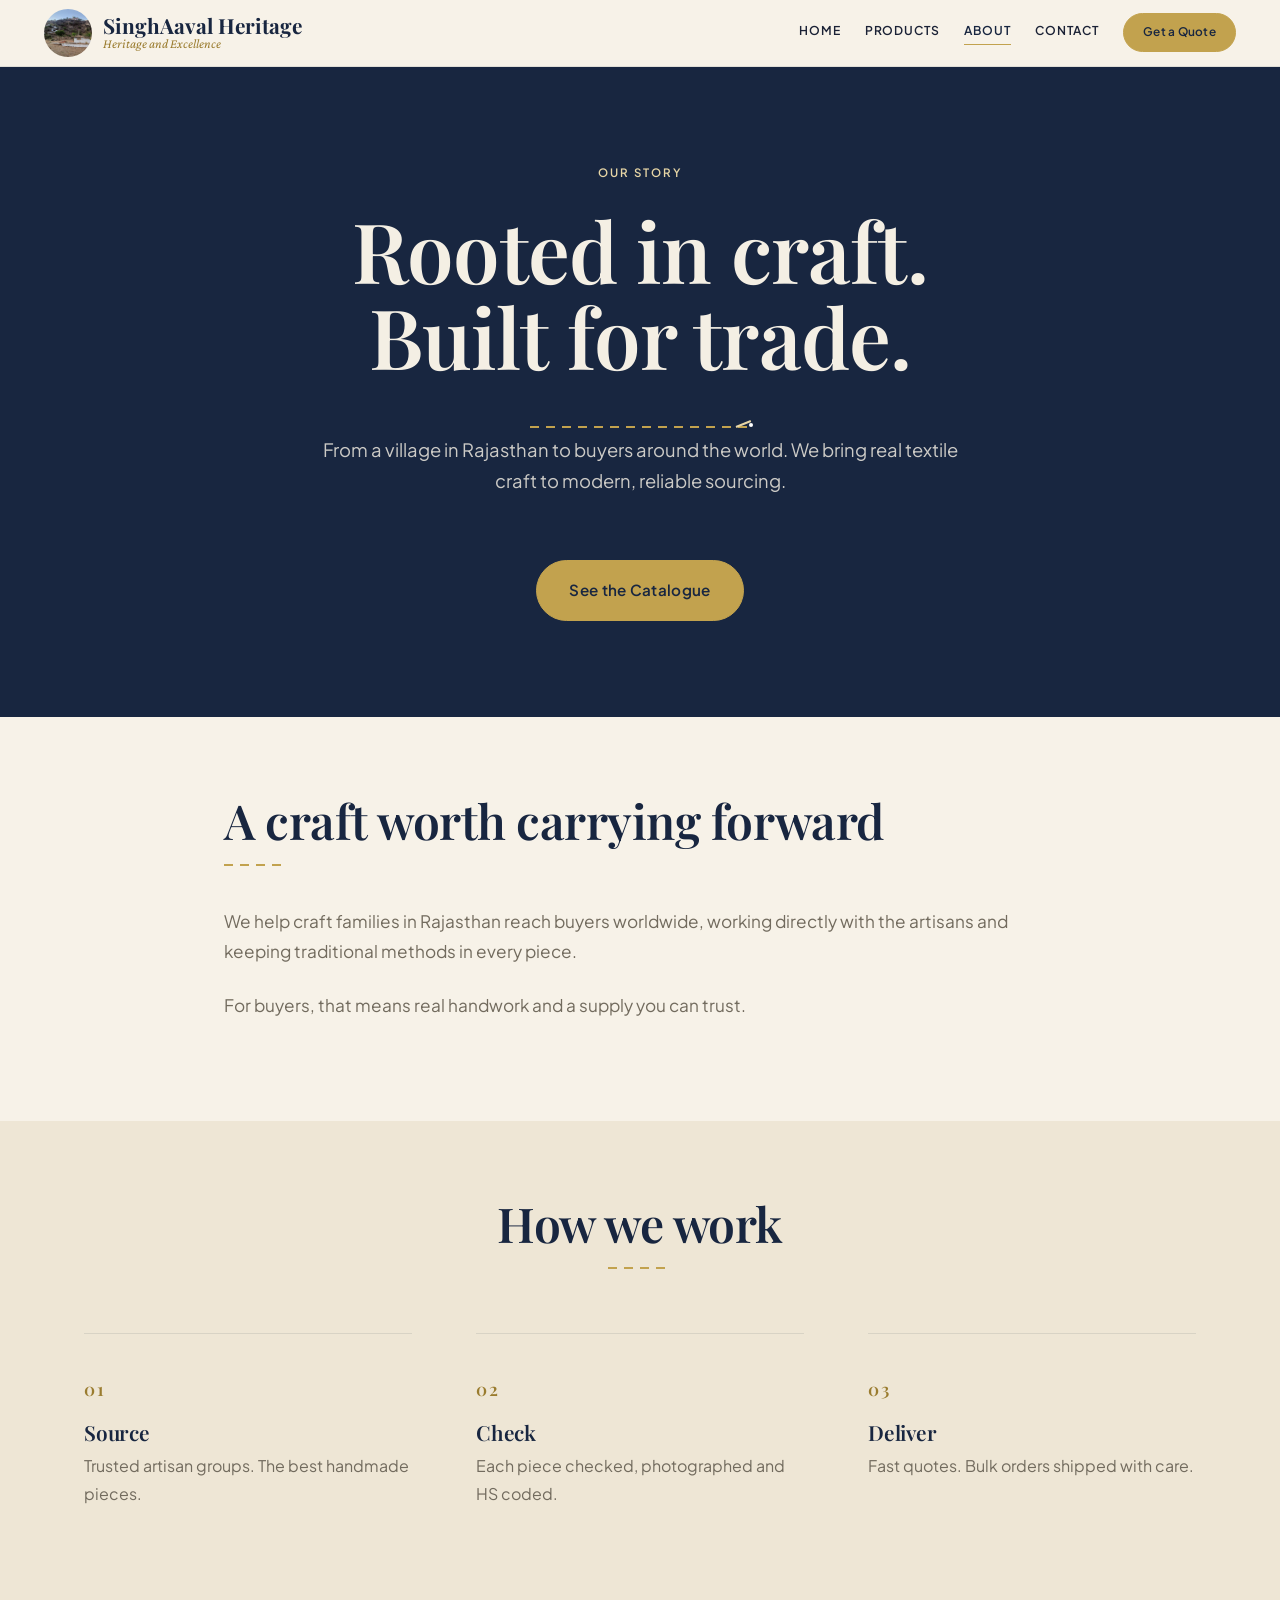
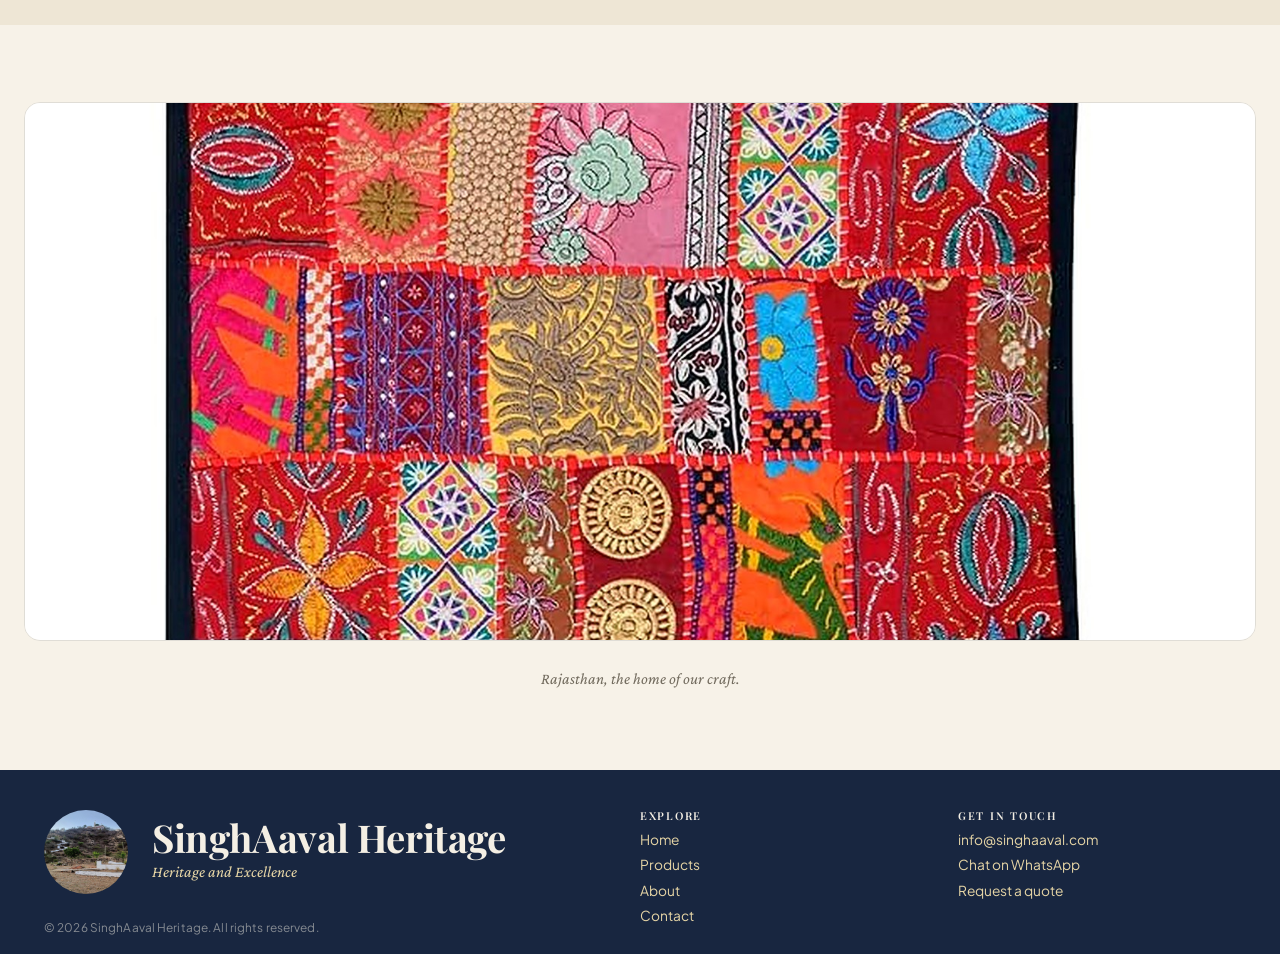
==== commit dde9f8d5: "feat: update asset versioning and improve modal functionality across pages" ====
--- a/singhaaval.com/about.html
+++ b/singhaaval.com/about.html
@@ -8,19 +8,20 @@
   <meta charset="UTF-8" />
   <meta name="viewport" content="width=device-width, initial-scale=1.0" />
   <title>About | SinghAaval Heritage</title>
+  <link rel="icon" href="assets/images/logo.jpg" />
   <link rel="preconnect" href="https://fonts.googleapis.com" />
   <link rel="preconnect" href="https://fonts.gstatic.com" crossorigin />
   <link rel="stylesheet" href="https://fonts.googleapis.com/css2?family=Playfair+Display:wght@500;600;700&family=Plus+Jakarta+Sans:wght@400;500;600;700&family=Crimson+Pro:ital@1&display=swap" />
-  <link rel="stylesheet" href="assets/css/theme.css?v=23" />
-  <link rel="stylesheet" href="assets/css/styles.css?v=23" />
+  <link rel="stylesheet" href="assets/css/theme.css?v=24" />
+  <link rel="stylesheet" href="assets/css/styles.css?v=24" />
 </head>
 <body>
   <header data-site-header></header>
   <main data-page="about"></main>
   <footer data-site-footer></footer>
-  <script src="assets/js/data.js?v=23"></script>
-  <script src="assets/js/render.js?v=23"></script>
-  <script src="assets/js/main.js?v=23"></script>
+  <script src="assets/js/data.js?v=24"></script>
+  <script src="assets/js/render.js?v=24"></script>
+  <script src="assets/js/main.js?v=24"></script>
 </body>
 </html>
 
--- a/singhaaval.com/assets/css/styles.css
+++ b/singhaaval.com/assets/css/styles.css
@@ -260,6 +260,7 @@
   line-height: 1.04;
   margin: 0 auto var(--space-lg);
   max-width: 18ch;                          /* wrap the big words nicely */
+  overflow-wrap: anywhere;                  /* a long unbreakable word can't overflow the band */
 }
 .hero-text { font-size: 1.15rem; line-height: 1.7; color: rgba(244, 239, 228, 0.82); max-width: 52ch; margin: 0 auto; }
 .hero-actions { display: flex; flex-wrap: wrap; gap: var(--space-sm); margin-top: var(--space-xl); justify-content: center; }
@@ -502,11 +503,11 @@
 
 
 /* multi-product picker: a dropdown adds compact chosen-rows below it */
-.product-picker { position: relative; border: 0; padding: 0; margin: 0 0 var(--space-md); min-width: 0; }
+.product-picker { border: 0; padding: 0; margin: 0 0 var(--space-md); min-width: 0; }
 .picker-clear {
-  position: absolute; top: 0; right: 0;
-  font-family: var(--font-body); font-size: 0.72rem; letter-spacing: 0.08em; text-transform: uppercase;
-  color: var(--color-text-muted); background: transparent; border: 0; cursor: pointer; padding: 2px 4px;
+  display: block; width: fit-content; margin: var(--space-sm) 0 0 auto;   /* right-aligned, in normal flow under the list */
+  font-family: var(--font-body); font-size: 0.74rem; letter-spacing: 0.08em; text-transform: uppercase;
+  color: var(--color-text-muted); background: transparent; border: 0; cursor: pointer; padding: 0.5rem 0.6rem;
   transition: color var(--t-fast);
 }
 .picker-clear:hover { color: var(--color-error); }
@@ -570,9 +571,14 @@
 }
 .modal.open .modal-dialog { transform: none; }
 .modal-close {
-  position: fixed; z-index: 2;                       /* fixed to the viewport: never scrolls away */
-  top: max(var(--space-md), env(safe-area-inset-top, 0px));
-  right: max(var(--space-md), env(safe-area-inset-right, 0px));
+  /* sticky inside the dialog: tracks the panel (never floats off in the backdrop
+     on wide screens), stays visible while a tall dialog scrolls, and keeps a real
+     offsetParent so the focus-trap counts it (Safari counts position:fixed as none) */
+  position: sticky; z-index: 2;
+  top: var(--space-sm);
+  /* negative bottom margin (= -1 * the 40px button height, --space-lg) lets the
+     gallery sit flush at the top with the button overlaying its corner, as before */
+  display: block; margin: var(--space-sm) var(--space-sm) calc(-1 * var(--space-lg)) auto;
   width: 40px; height: 40px; border-radius: var(--radius-full);
   border: 1px solid var(--border-on-light); background: var(--color-surface);
   font-size: 1.2rem; line-height: 1; color: var(--color-primary); cursor: pointer;
